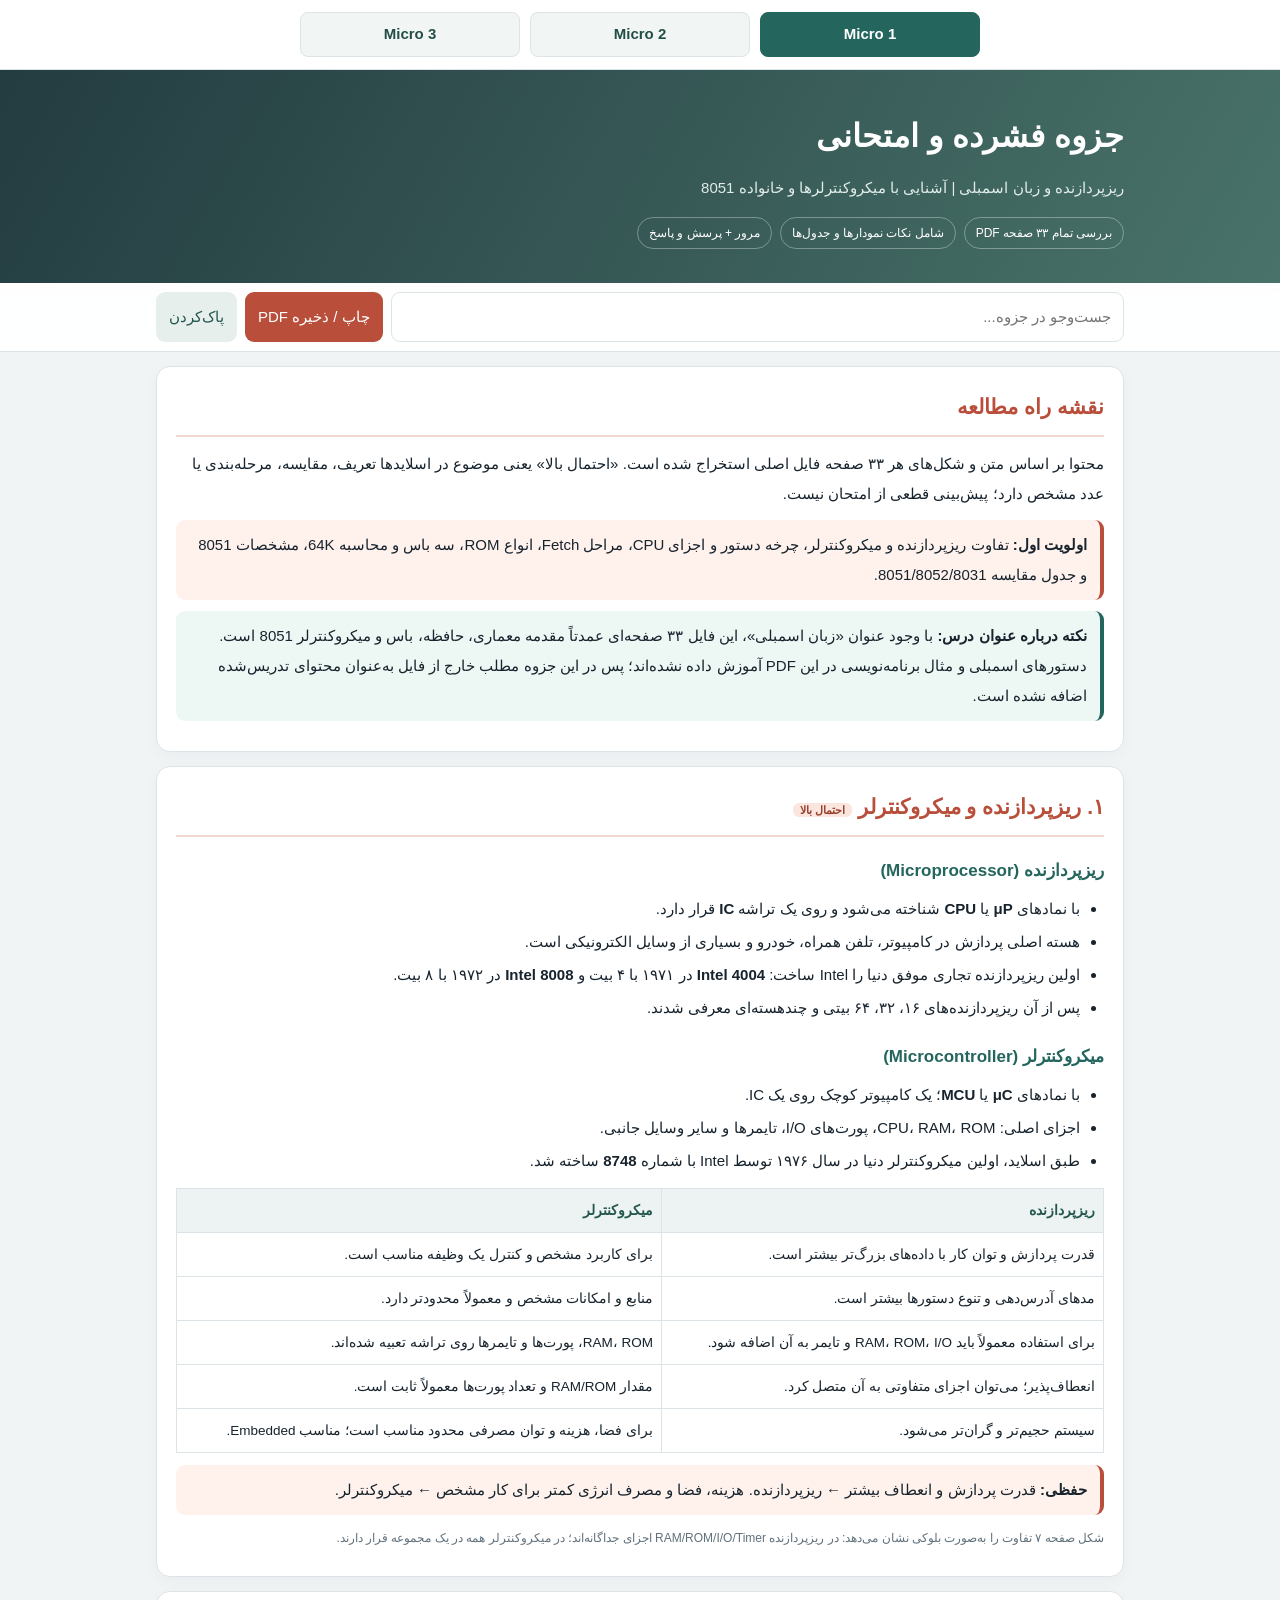
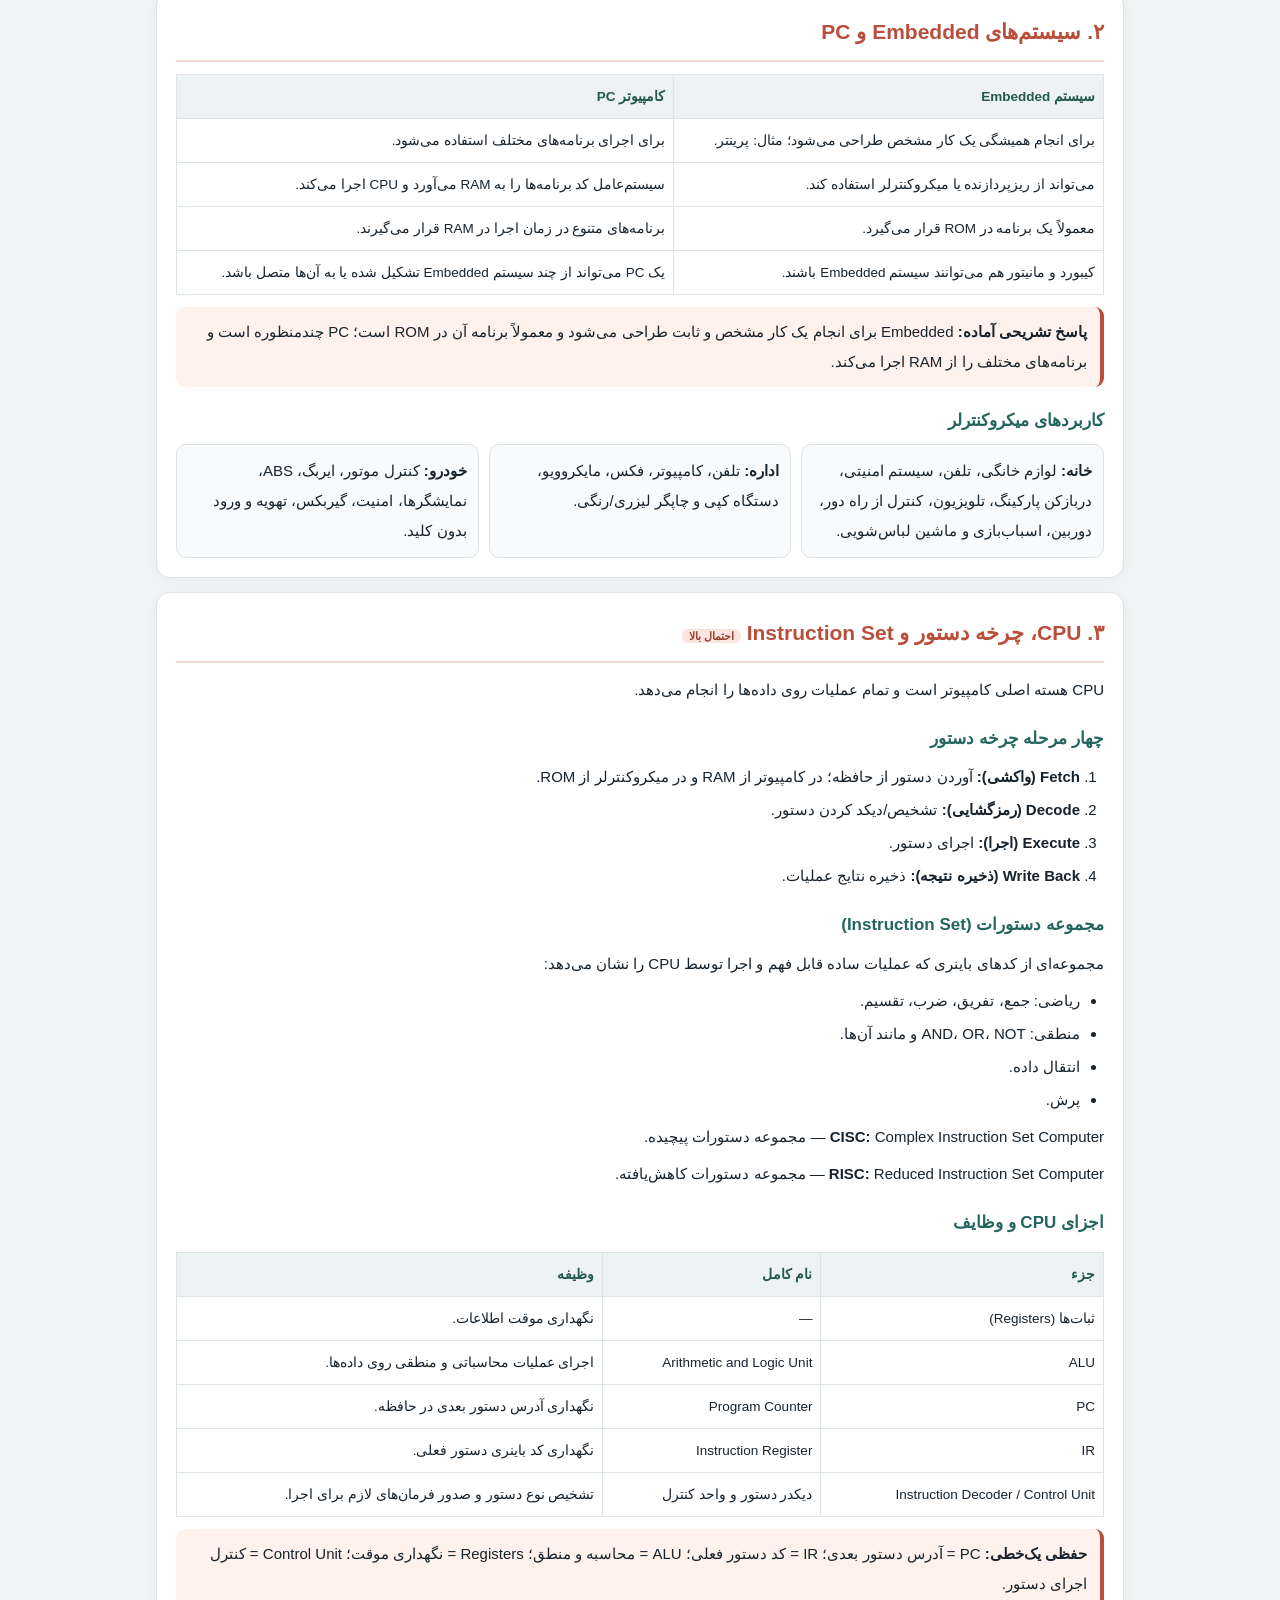
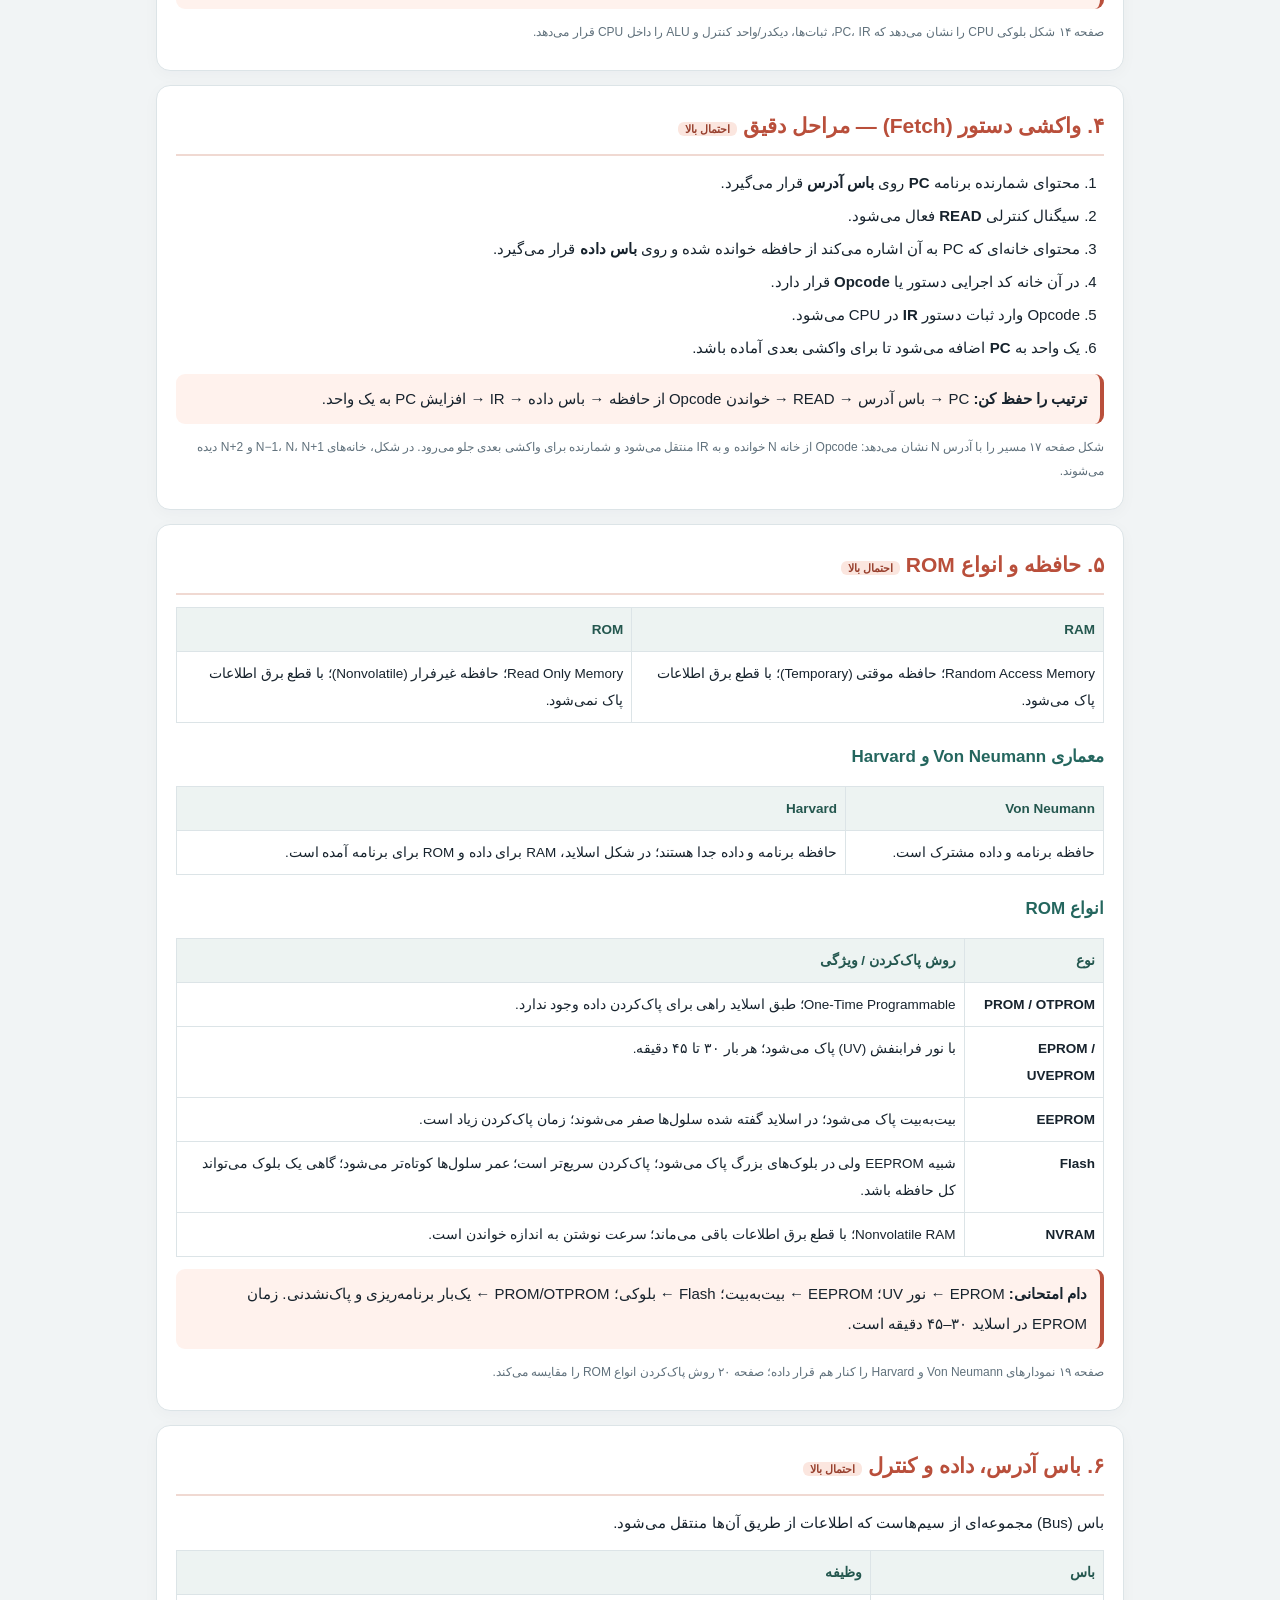
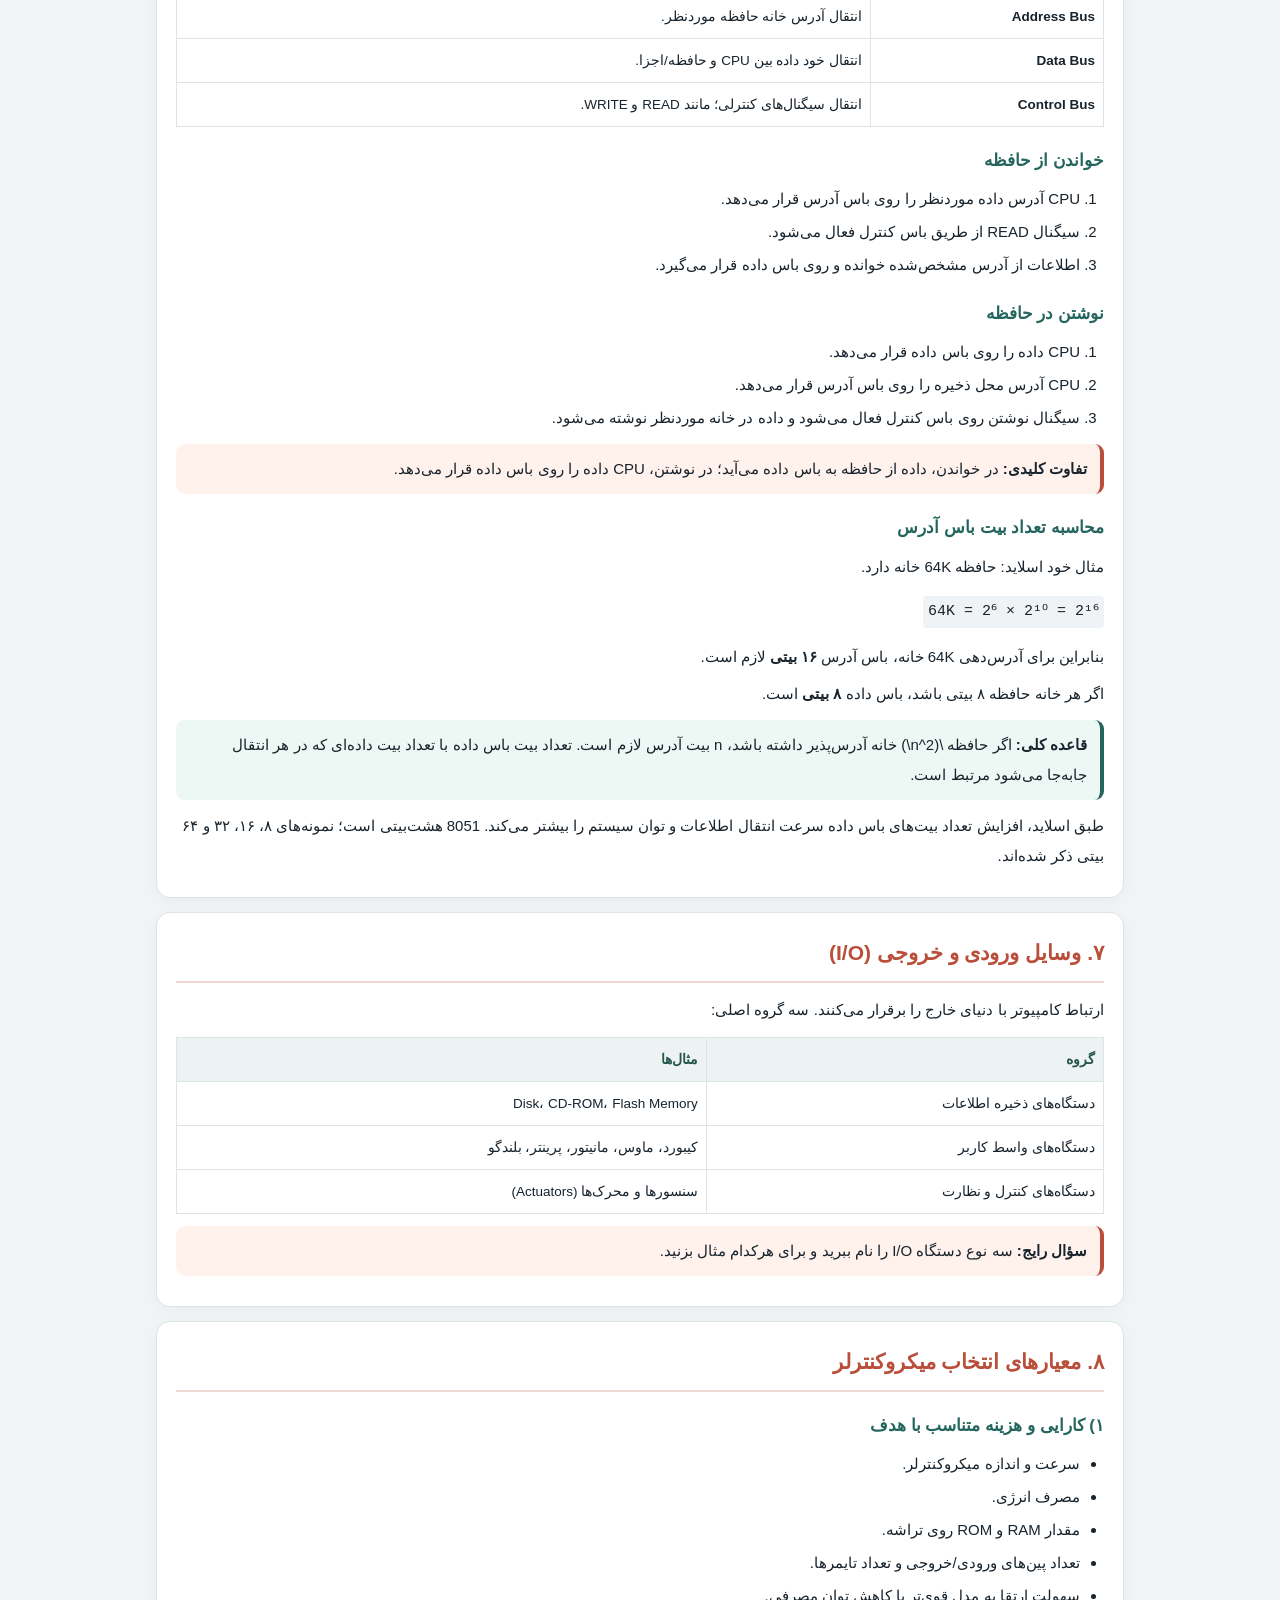
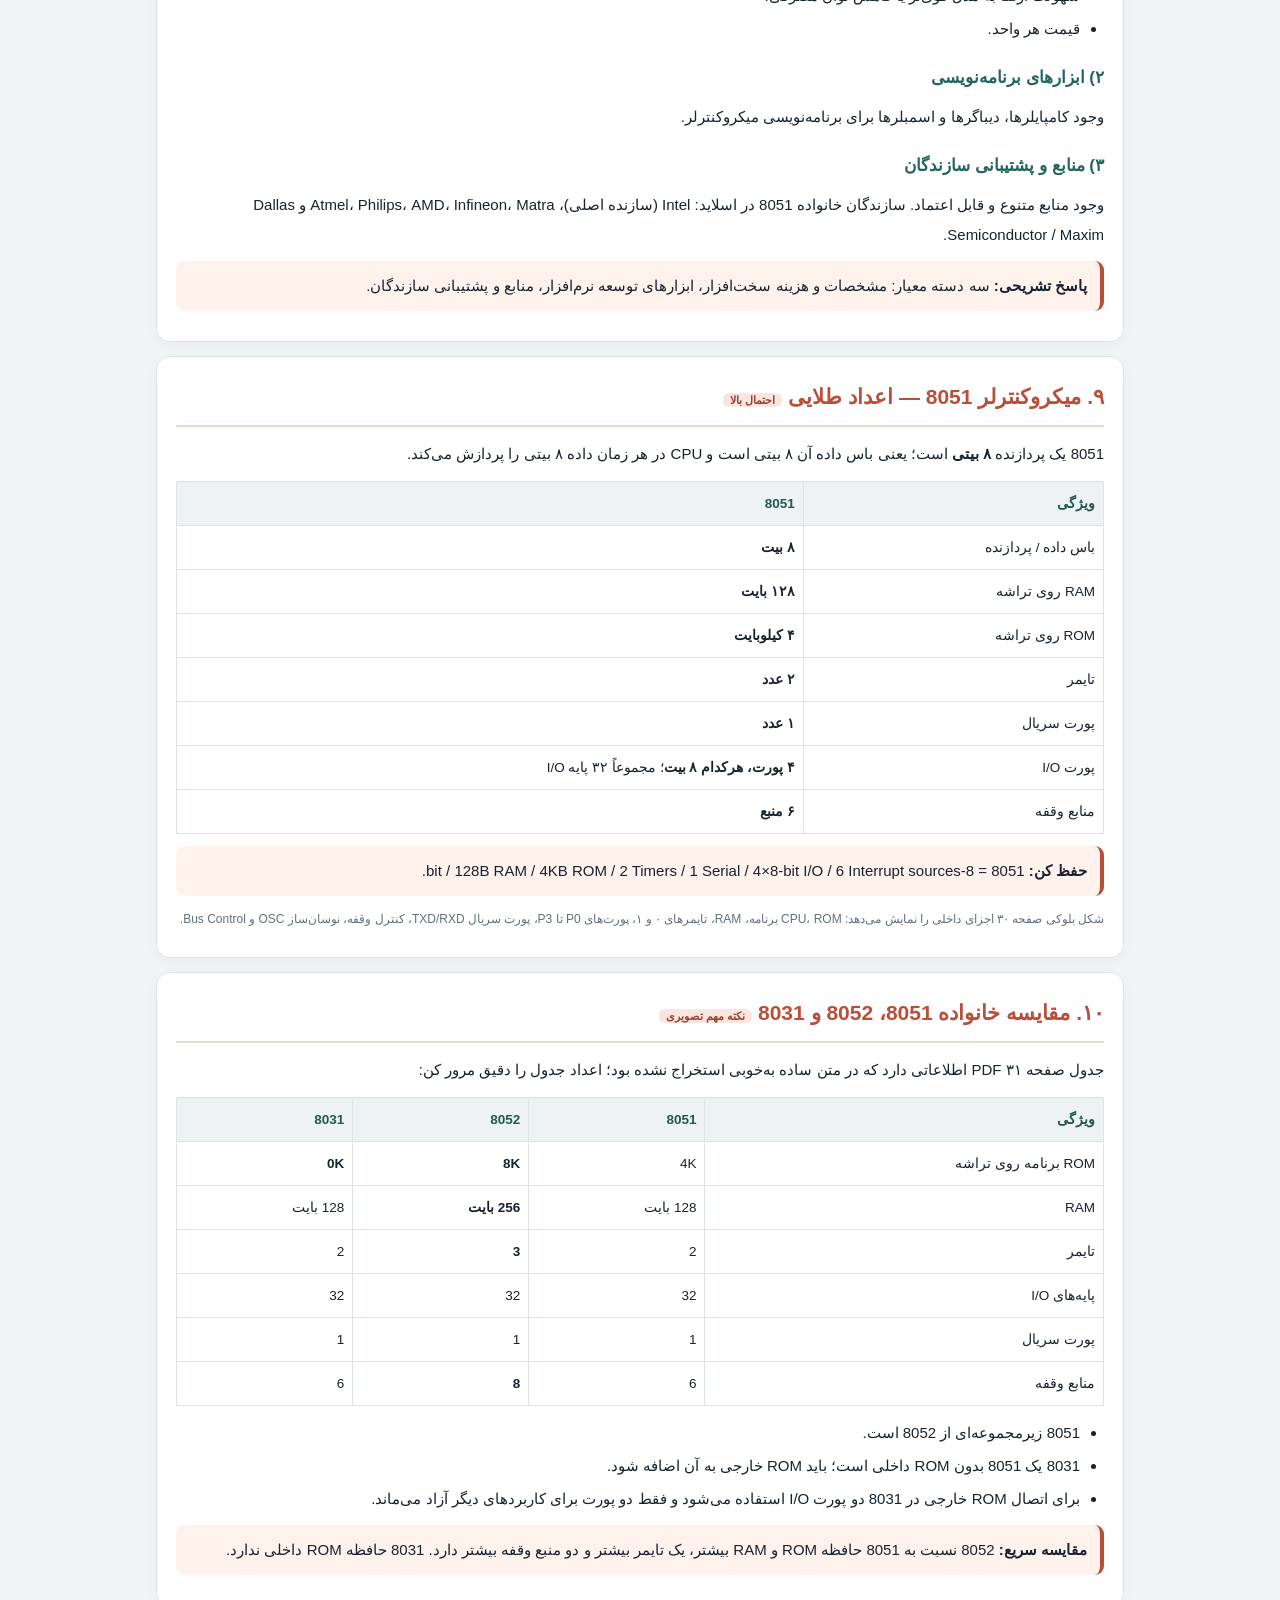
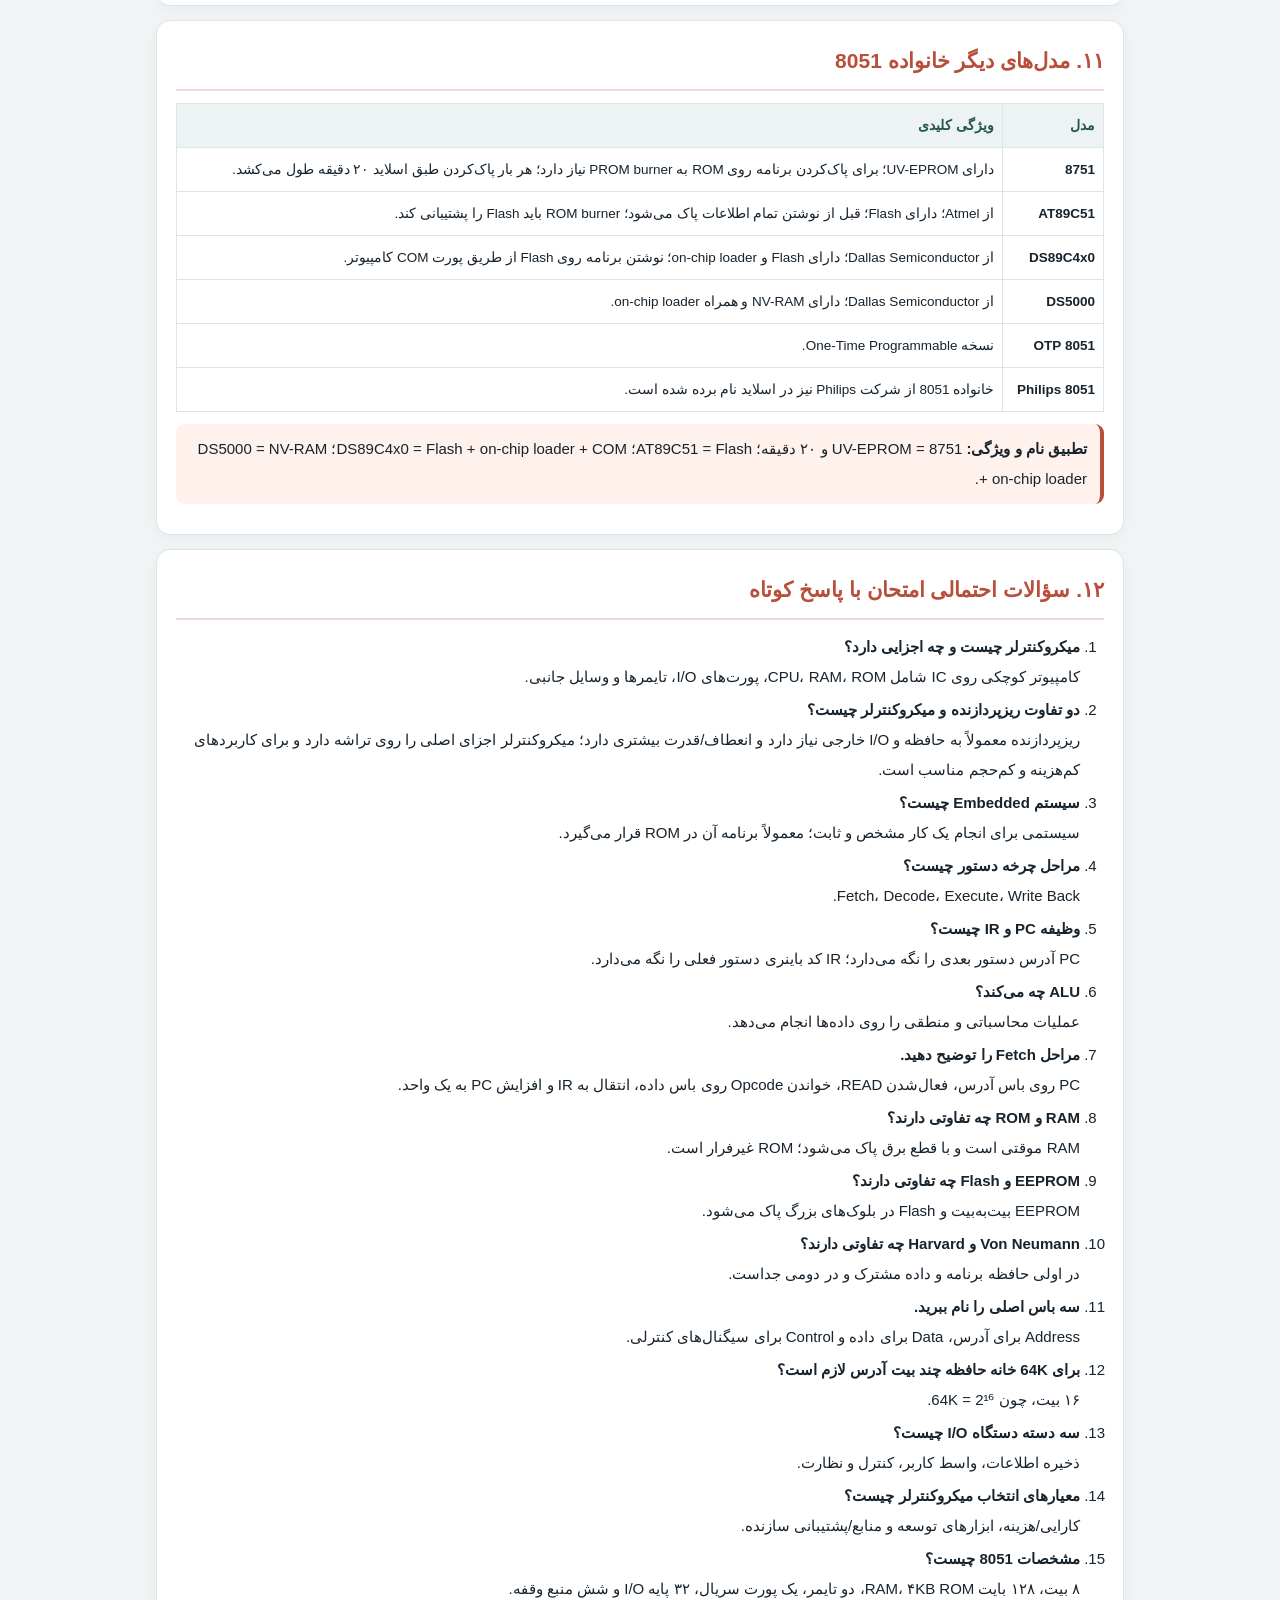
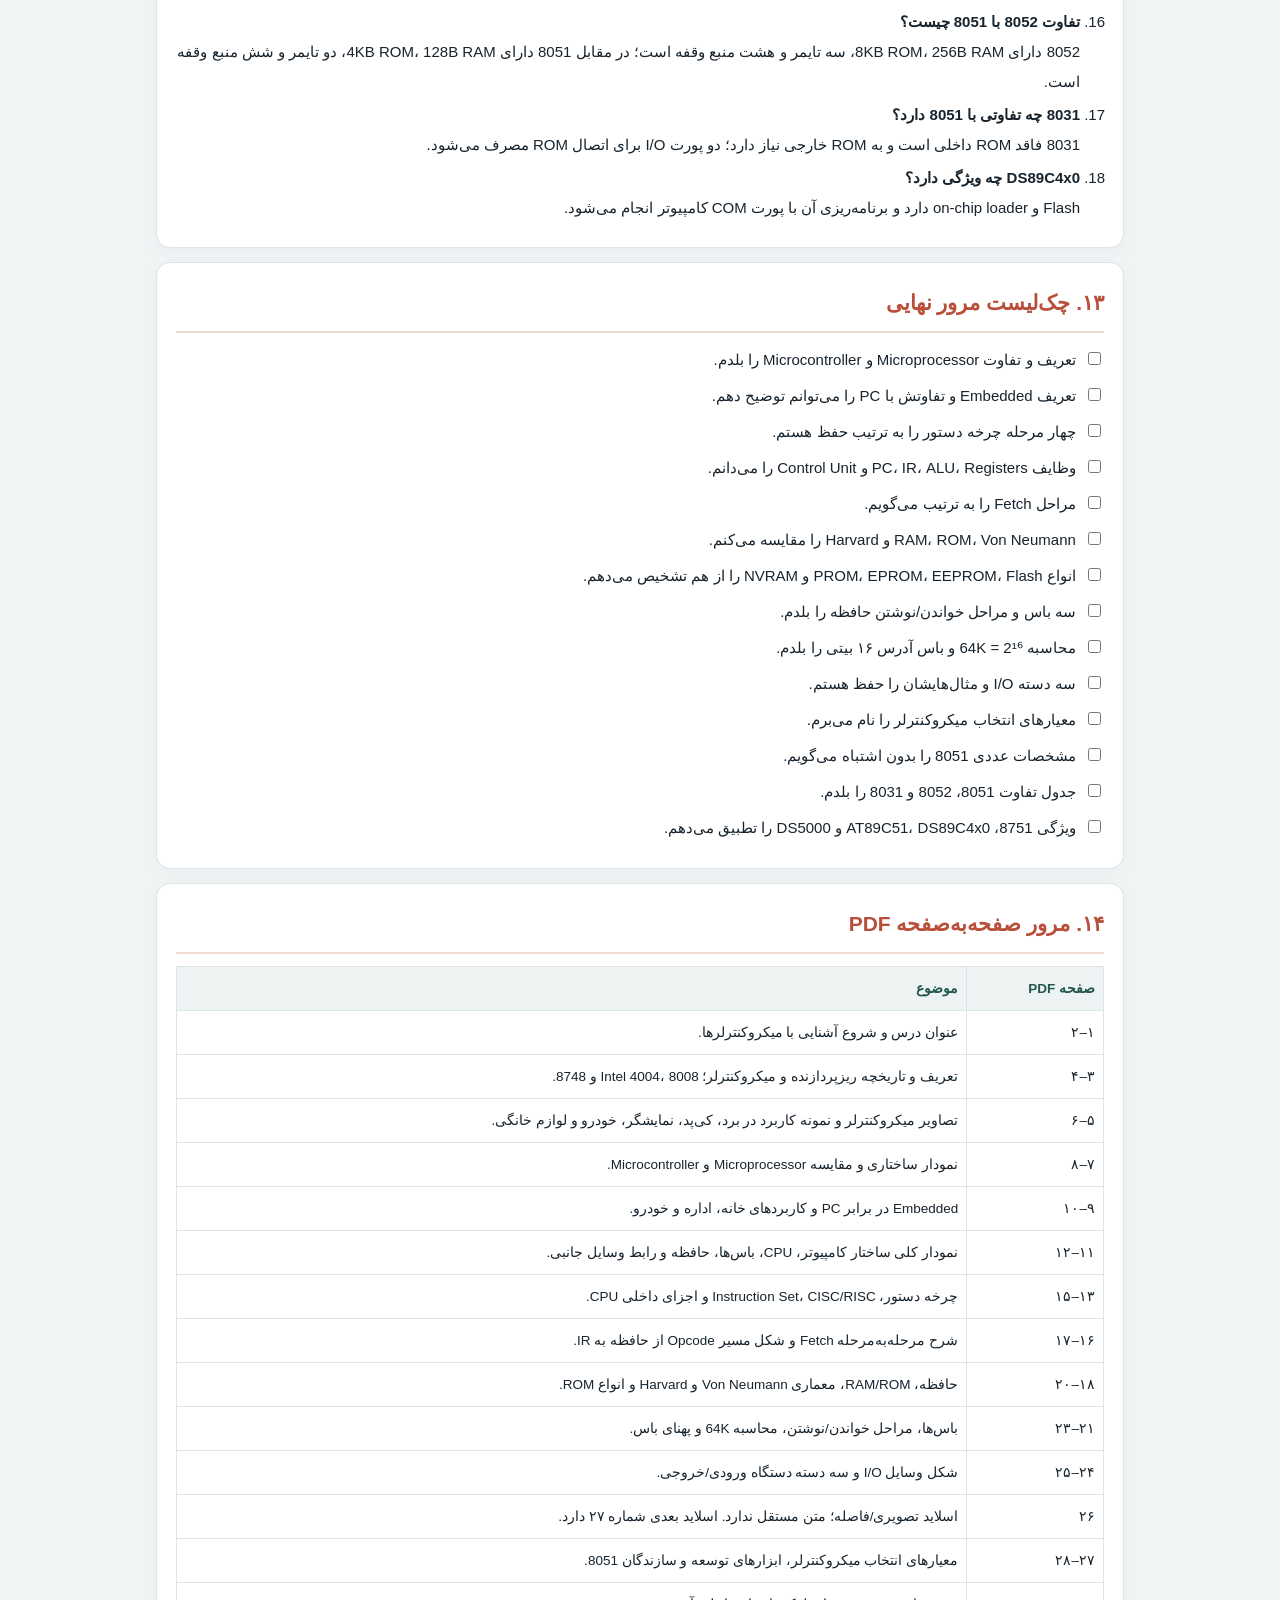
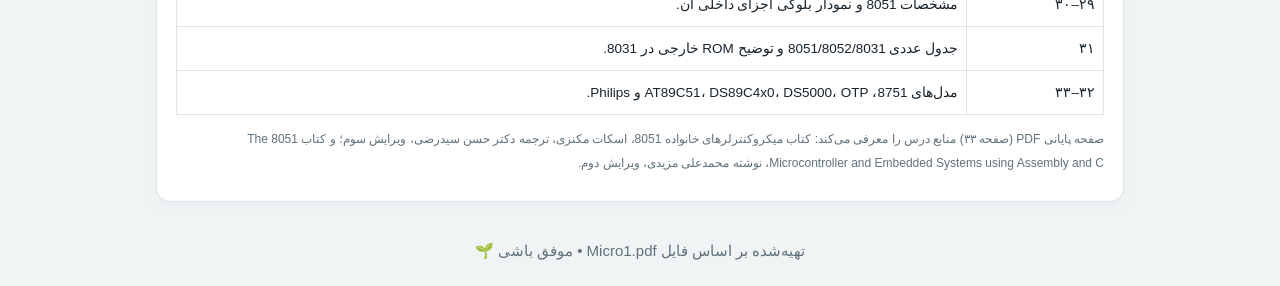
==== index.html @ 16876de4 "Prepare Micro cheatsheets for GitHub Pages Co-authored-by: arena-agent <297053741+arena-agent@users." ====
<!doctype html>
<html lang="fa" dir="rtl">
<head>
<meta charset="utf-8"><meta name="viewport" content="width=device-width,initial-scale=1">
<title>جزوه شب امتحان | ریزپردازنده و میکروکنترلر</title>
<style>
:root{--ink:#17232d;--muted:#60717c;--paper:#fff;--bg:#f1f4f5;--red:#b94f3b;--teal:#24665e;--line:#dce4e7;--soft:#fff2ed;--mint:#edf7f4}
*{box-sizing:border-box}body{margin:0;background:var(--bg);color:var(--ink);font:15px/2 Tahoma,Arial,sans-serif}
header{background:linear-gradient(120deg,#233c40,#49736a);color:#fff;padding:34px 18px}
.wrap{max-width:1000px;margin:auto;padding:0 16px}h1{font-size:32px;margin:0}header p{margin:5px 0;color:#e1ece9}
.pills{display:flex;gap:8px;flex-wrap:wrap;margin-top:14px}.pill{border:1px solid #ffffff55;border-radius:30px;padding:3px 11px;font-size:12px}
nav{position:sticky;top:0;z-index:3;background:#ffffffed;border-bottom:1px solid var(--line);padding:9px 0;backdrop-filter:blur(7px)}
.tools{display:flex;gap:8px}.tools input{flex:1;min-width:100px;border:1px solid var(--line);border-radius:9px;padding:9px 12px;font:inherit}
button{border:0;border-radius:9px;padding:8px 13px;background:var(--red);color:#fff;font:inherit;cursor:pointer}.secondary{background:#e7efed;color:#24574f}
main{padding:22px 0 45px}.card{background:var(--paper);border:1px solid var(--line);border-radius:14px;padding:19px;margin:14px 0;box-shadow:0 4px 16px #132b3208}
h2{font-size:21px;color:var(--red);margin:0 0 12px;padding-bottom:7px;border-bottom:2px solid #f0d9d2}
h3{font-size:17px;color:var(--teal);margin:17px 0 6px}p{margin:7px 0}ul,ol{padding-right:24px;margin:5px 0}li{margin:3px 0}
.high,.note{padding:10px 13px;border-radius:9px;margin:11px 0}.high{background:var(--soft);border-right:4px solid var(--red)}.note{background:var(--mint);border-right:4px solid var(--teal)}
table{border-collapse:collapse;width:100%;margin:12px 0;font-size:13.5px}td,th{border:1px solid var(--line);padding:8px;text-align:right;vertical-align:top}th{background:#edf3f2;color:#24574f}
.ltr{direction:ltr;unicode-bidi:embed;font-family:Consolas,monospace;background:#f0f3f6;padding:1px 5px;border-radius:4px;display:inline-block}
.tag{font-size:11px;color:#98402e;background:#fbe6df;border-radius:6px;padding:1px 7px}
.grid{display:grid;grid-template-columns:repeat(auto-fit,minmax(200px,1fr));gap:10px}.mini{background:#f8fafb;border:1px solid var(--line);padding:11px;border-radius:10px}
.small{font-size:12px;color:var(--muted)}.check label{display:block;margin:6px 0}.check input{accent-color:var(--red);margin-left:8px}
.hide{display:none!important}footer{text-align:center;color:var(--muted);padding:20px}
@media print{body{background:#fff;font-size:11pt}nav{display:none}header{background:#fff;color:#111;border-bottom:2px solid #555;padding:15px}header p{color:#333}.pill{border-color:#999}.card{box-shadow:none;break-inside:avoid;margin:8px 0;padding:12px}h2{font-size:16pt}.wrap{max-width:none;padding:0 7px}button{display:none}}
</style>
<link rel="stylesheet" href="navbar.css">
</head>
<body>
<nav class="course-nav no-print" aria-label="انتخاب جزوه">
  <div class="course-nav__links">
    <a href="index.html" aria-current="page"><span lang="en" dir="ltr">Micro 1</span></a>
    <a href="micro2_cheatsheet_persian.html"><span lang="en" dir="ltr">Micro 2</span></a>
    <a href="Micro3_cheatsheet_persian.html"><span lang="en" dir="ltr">Micro 3</span></a>
  </div>
</nav>
<header><div class="wrap"><h1>جزوه فشرده و امتحانی</h1><p>ریزپردازنده و زبان اسمبلی | آشنایی با میکروکنترلرها و خانواده 8051</p>
<div class="pills"><span class="pill">بررسی تمام ۳۳ صفحه PDF</span><span class="pill">شامل نکات نمودارها و جدول‌ها</span><span class="pill">مرور + پرسش و پاسخ</span></div></div></header>
<nav><div class="wrap tools"><input id="q" placeholder="جست‌وجو در جزوه..."><button onclick="print()">چاپ / ذخیره PDF</button><button class="secondary" onclick="q.value='';filter()">پاک‌کردن</button></div></nav>
<main class="wrap" id="main">
<section class="card"><h2>نقشه راه مطالعه</h2>
<p>محتوا بر اساس متن و شکل‌های هر ۳۳ صفحه فایل اصلی استخراج شده است. «احتمال بالا» یعنی موضوع در اسلایدها تعریف، مقایسه، مرحله‌بندی یا عدد مشخص دارد؛ پیش‌بینی قطعی از امتحان نیست.</p>
<div class="high"><b>اولویت اول:</b> تفاوت ریزپردازنده و میکروکنترلر، چرخه دستور و اجزای CPU، مراحل Fetch، انواع ROM، سه باس و محاسبه 64K، مشخصات 8051 و جدول مقایسه 8051/8052/8031.</div>
<div class="note"><b>نکته درباره عنوان درس:</b> با وجود عنوان «زبان اسمبلی»، این فایل ۳۳ صفحه‌ای عمدتاً مقدمه معماری، حافظه، باس و میکروکنترلر 8051 است. دستورهای اسمبلی و مثال برنامه‌نویسی در این PDF آموزش داده نشده‌اند؛ پس در این جزوه مطلب خارج از فایل به‌عنوان محتوای تدریس‌شده اضافه نشده است.</div></section>

<section class="card"><h2>۱. ریزپردازنده و میکروکنترلر <span class="tag">احتمال بالا</span></h2>
<h3>ریزپردازنده (Microprocessor)</h3><ul>
<li>با نمادهای <b>μP</b> یا <b>CPU</b> شناخته می‌شود و روی یک تراشه <b>IC</b> قرار دارد.</li>
<li>هسته اصلی پردازش در کامپیوتر، تلفن همراه، خودرو و بسیاری از وسایل الکترونیکی است.</li>
<li>اولین ریزپردازنده تجاری موفق دنیا را Intel ساخت: <b>Intel 4004</b> در ۱۹۷۱ با ۴ بیت و <b>Intel 8008</b> در ۱۹۷۲ با ۸ بیت.</li>
<li>پس از آن ریزپردازنده‌های ۱۶، ۳۲، ۶۴ بیتی و چند‌هسته‌ای معرفی شدند.</li></ul>
<h3>میکروکنترلر (Microcontroller)</h3><ul><li>با نمادهای <b>μC</b> یا <b>MCU</b>؛ یک کامپیوتر کوچک روی یک IC.</li><li>اجزای اصلی: CPU، RAM، ROM، پورت‌های I/O، تایمرها و سایر وسایل جانبی.</li><li>طبق اسلاید، اولین میکروکنترلر دنیا در سال ۱۹۷۶ توسط Intel با شماره <b>8748</b> ساخته شد.</li></ul>
<table><tr><th>ریزپردازنده</th><th>میکروکنترلر</th></tr>
<tr><td>قدرت پردازش و توان کار با داده‌های بزرگ‌تر بیشتر است.</td><td>برای کاربرد مشخص و کنترل یک وظیفه مناسب است.</td></tr>
<tr><td>مدهای آدرس‌دهی و تنوع دستورها بیشتر است.</td><td>منابع و امکانات مشخص و معمولاً محدودتر دارد.</td></tr>
<tr><td>برای استفاده معمولاً باید RAM، ROM، I/O و تایمر به آن اضافه شود.</td><td>RAM، ROM، پورت‌ها و تایمرها روی تراشه تعبیه شده‌اند.</td></tr>
<tr><td>انعطاف‌پذیر؛ می‌توان اجزای متفاوتی به آن متصل کرد.</td><td>مقدار RAM/ROM و تعداد پورت‌ها معمولاً ثابت است.</td></tr>
<tr><td>سیستم حجیم‌تر و گران‌تر می‌شود.</td><td>برای فضا، هزینه و توان مصرفی محدود مناسب است؛ مناسب Embedded.</td></tr></table>
<div class="high"><b>حفظی:</b> قدرت پردازش و انعطاف بیشتر ← ریزپردازنده. هزینه، فضا و مصرف انرژی کمتر برای کار مشخص ← میکروکنترلر.</div>
<p class="small">شکل صفحه ۷ تفاوت را به‌صورت بلوکی نشان می‌دهد: در ریزپردازنده RAM/ROM/I/O/Timer اجزای جداگانه‌اند؛ در میکروکنترلر همه در یک مجموعه قرار دارند.</p></section>

<section class="card"><h2>۲. سیستم‌های Embedded و PC</h2>
<table><tr><th>سیستم Embedded</th><th>کامپیوتر PC</th></tr>
<tr><td>برای انجام همیشگی یک کار مشخص طراحی می‌شود؛ مثال: پرینتر.</td><td>برای اجرای برنامه‌های مختلف استفاده می‌شود.</td></tr>
<tr><td>می‌تواند از ریزپردازنده یا میکروکنترلر استفاده کند.</td><td>سیستم‌عامل کد برنامه‌ها را به RAM می‌آورد و CPU اجرا می‌کند.</td></tr>
<tr><td>معمولاً یک برنامه در ROM قرار می‌گیرد.</td><td>برنامه‌های متنوع در زمان اجرا در RAM قرار می‌گیرند.</td></tr>
<tr><td>کیبورد و مانیتور هم می‌توانند سیستم Embedded باشند.</td><td>یک PC می‌تواند از چند سیستم Embedded تشکیل شده یا به آن‌ها متصل باشد.</td></tr></table>
<div class="high"><b>پاسخ تشریحی آماده:</b> Embedded برای انجام یک کار مشخص و ثابت طراحی می‌شود و معمولاً برنامه آن در ROM است؛ PC چندمنظوره است و برنامه‌های مختلف را از RAM اجرا می‌کند.</div>
<h3>کاربردهای میکروکنترلر</h3><div class="grid">
<div class="mini"><b>خانه:</b> لوازم خانگی، تلفن، سیستم امنیتی، دربازکن پارکینگ، تلویزیون، کنترل از راه دور، دوربین، اسباب‌بازی و ماشین لباس‌شویی.</div>
<div class="mini"><b>اداره:</b> تلفن، کامپیوتر، فکس، مایکروویو، دستگاه کپی و چاپگر لیزری/رنگی.</div>
<div class="mini"><b>خودرو:</b> کنترل موتور، ایربگ، ABS، نمایشگرها، امنیت، گیربکس، تهویه و ورود بدون کلید.</div></div></section>

<section class="card"><h2>۳. CPU، چرخه دستور و Instruction Set <span class="tag">احتمال بالا</span></h2>
<p>CPU هسته اصلی کامپیوتر است و تمام عملیات روی داده‌ها را انجام می‌دهد.</p>
<h3>چهار مرحله چرخه دستور</h3><ol><li><b>Fetch (واکشی):</b> آوردن دستور از حافظه؛ در کامپیوتر از RAM و در میکروکنترلر از ROM.</li><li><b>Decode (رمزگشایی):</b> تشخیص/دیکد کردن دستور.</li><li><b>Execute (اجرا):</b> اجرای دستور.</li><li><b>Write Back (ذخیره نتیجه):</b> ذخیره نتایج عملیات.</li></ol>
<h3>مجموعه دستورات (Instruction Set)</h3><p>مجموعه‌ای از کدهای باینری که عملیات ساده قابل فهم و اجرا توسط CPU را نشان می‌دهد:</p>
<ul><li>ریاضی: جمع، تفریق، ضرب، تقسیم.</li><li>منطقی: AND، OR، NOT و مانند آن‌ها.</li><li>انتقال داده.</li><li>پرش.</li></ul>
<p><b>CISC:</b> Complex Instruction Set Computer — مجموعه دستورات پیچیده.</p><p><b>RISC:</b> Reduced Instruction Set Computer — مجموعه دستورات کاهش‌یافته.</p>
<h3>اجزای CPU و وظایف</h3><table><tr><th>جزء</th><th>نام کامل</th><th>وظیفه</th></tr>
<tr><td>ثبات‌ها (Registers)</td><td>—</td><td>نگهداری موقت اطلاعات.</td></tr>
<tr><td>ALU</td><td>Arithmetic and Logic Unit</td><td>اجرای عملیات محاسباتی و منطقی روی داده‌ها.</td></tr>
<tr><td>PC</td><td>Program Counter</td><td>نگهداری آدرس دستور بعدی در حافظه.</td></tr>
<tr><td>IR</td><td>Instruction Register</td><td>نگهداری کد باینری دستور فعلی.</td></tr>
<tr><td>Instruction Decoder / Control Unit</td><td>دیکدر دستور و واحد کنترل</td><td>تشخیص نوع دستور و صدور فرمان‌های لازم برای اجرا.</td></tr></table>
<div class="high"><b>حفظی یک‌خطی:</b> PC = آدرس دستور بعدی؛ IR = کد دستور فعلی؛ ALU = محاسبه و منطق؛ Registers = نگهداری موقت؛ Control Unit = کنترل اجرای دستور.</div>
<p class="small">صفحه ۱۴ شکل بلوکی CPU را نشان می‌دهد که PC، IR، ثبات‌ها، دیکدر/واحد کنترل و ALU را داخل CPU قرار می‌دهد.</p></section>

<section class="card"><h2>۴. واکشی دستور (Fetch) — مراحل دقیق <span class="tag">احتمال بالا</span></h2>
<ol><li>محتوای شمارنده برنامه <b>PC</b> روی <b>باس آدرس</b> قرار می‌گیرد.</li><li>سیگنال کنترلی <b>READ</b> فعال می‌شود.</li><li>محتوای خانه‌ای که PC به آن اشاره می‌کند از حافظه خوانده شده و روی <b>باس داده</b> قرار می‌گیرد.</li><li>در آن خانه کد اجرایی دستور یا <b>Opcode</b> قرار دارد.</li><li>Opcode وارد ثبات دستور <b>IR</b> در CPU می‌شود.</li><li>یک واحد به <b>PC</b> اضافه می‌شود تا برای واکشی بعدی آماده باشد.</li></ol>
<div class="high"><b>ترتیب را حفظ کن:</b> PC → باس آدرس → READ → خواندن Opcode از حافظه → باس داده → IR → افزایش PC به یک واحد.</div>
<p class="small">شکل صفحه ۱۷ مسیر را با آدرس N نشان می‌دهد: Opcode از خانه N خوانده و به IR منتقل می‌شود و شمارنده برای واکشی بعدی جلو می‌رود. در شکل، خانه‌های N−1، N، N+1 و N+2 دیده می‌شوند.</p></section>

<section class="card"><h2>۵. حافظه و انواع ROM <span class="tag">احتمال بالا</span></h2>
<table><tr><th>RAM</th><th>ROM</th></tr><tr><td>Random Access Memory؛ حافظه موقتی (Temporary)؛ با قطع برق اطلاعات پاک می‌شود.</td><td>Read Only Memory؛ حافظه غیرفرار (Nonvolatile)؛ با قطع برق اطلاعات پاک نمی‌شود.</td></tr></table>
<h3>معماری Von Neumann و Harvard</h3><table><tr><th>Von Neumann</th><th>Harvard</th></tr><tr><td>حافظه برنامه و داده مشترک است.</td><td>حافظه برنامه و داده جدا هستند؛ در شکل اسلاید، RAM برای داده و ROM برای برنامه آمده است.</td></tr></table>
<h3>انواع ROM</h3><table><tr><th>نوع</th><th>روش پاک‌کردن / ویژگی</th></tr>
<tr><td><b>PROM / OTPROM</b></td><td>One-Time Programmable؛ طبق اسلاید راهی برای پاک‌کردن داده وجود ندارد.</td></tr>
<tr><td><b>EPROM / UVEPROM</b></td><td>با نور فرابنفش (UV) پاک می‌شود؛ هر بار ۳۰ تا ۴۵ دقیقه.</td></tr>
<tr><td><b>EEPROM</b></td><td>بیت‌به‌بیت پاک می‌شود؛ در اسلاید گفته شده سلول‌ها صفر می‌شوند؛ زمان پاک‌کردن زیاد است.</td></tr>
<tr><td><b>Flash</b></td><td>شبیه EEPROM ولی در بلوک‌های بزرگ پاک می‌شود؛ پاک‌کردن سریع‌تر است؛ عمر سلول‌ها کوتاه‌تر می‌شود؛ گاهی یک بلوک می‌تواند کل حافظه باشد.</td></tr>
<tr><td><b>NVRAM</b></td><td>Nonvolatile RAM؛ با قطع برق اطلاعات باقی می‌ماند؛ سرعت نوشتن به اندازه خواندن است.</td></tr></table>
<div class="high"><b>دام امتحانی:</b> EPROM ← نور UV؛ EEPROM ← بیت‌به‌بیت؛ Flash ← بلوکی؛ PROM/OTPROM ← یک‌بار برنامه‌ریزی و پاک‌نشدنی. زمان EPROM در اسلاید ۳۰–۴۵ دقیقه است.</div>
<p class="small">صفحه ۱۹ نمودارهای Von Neumann و Harvard را کنار هم قرار داده؛ صفحه ۲۰ روش پاک‌کردن انواع ROM را مقایسه می‌کند.</p></section>

<section class="card"><h2>۶. باس آدرس، داده و کنترل <span class="tag">احتمال بالا</span></h2>
<p>باس (Bus) مجموعه‌ای از سیم‌هاست که اطلاعات از طریق آن‌ها منتقل می‌شود.</p>
<table><tr><th>باس</th><th>وظیفه</th></tr><tr><td><b>Address Bus</b></td><td>انتقال آدرس خانه حافظه موردنظر.</td></tr><tr><td><b>Data Bus</b></td><td>انتقال خود داده بین CPU و حافظه/اجزا.</td></tr><tr><td><b>Control Bus</b></td><td>انتقال سیگنال‌های کنترلی؛ مانند READ و WRITE.</td></tr></table>
<h3>خواندن از حافظه</h3><ol><li>CPU آدرس داده موردنظر را روی باس آدرس قرار می‌دهد.</li><li>سیگنال READ از طریق باس کنترل فعال می‌شود.</li><li>اطلاعات از آدرس مشخص‌شده خوانده و روی باس داده قرار می‌گیرد.</li></ol>
<h3>نوشتن در حافظه</h3><ol><li>CPU داده را روی باس داده قرار می‌دهد.</li><li>CPU آدرس محل ذخیره را روی باس آدرس قرار می‌دهد.</li><li>سیگنال نوشتن روی باس کنترل فعال می‌شود و داده در خانه موردنظر نوشته می‌شود.</li></ol>
<div class="high"><b>تفاوت کلیدی:</b> در خواندن، داده از حافظه به باس داده می‌آید؛ در نوشتن، CPU داده را روی باس داده قرار می‌دهد.</div>
<h3>محاسبه تعداد بیت باس آدرس</h3><p>مثال خود اسلاید: حافظه 64K خانه دارد.</p><p class="ltr">64K = 2⁶ × 2¹⁰ = 2¹⁶</p><p>بنابراین برای آدرس‌دهی 64K خانه، باس آدرس <b>۱۶ بیتی</b> لازم است.</p>
<p>اگر هر خانه حافظه ۸ بیتی باشد، باس داده <b>۸ بیتی</b> است.</p>
<div class="note"><b>قاعده کلی:</b> اگر حافظه \(2^n\) خانه آدرس‌پذیر داشته باشد، n بیت آدرس لازم است. تعداد بیت باس داده با تعداد بیت داده‌ای که در هر انتقال جابه‌جا می‌شود مرتبط است.</div>
<p>طبق اسلاید، افزایش تعداد بیت‌های باس داده سرعت انتقال اطلاعات و توان سیستم را بیشتر می‌کند. 8051 هشت‌بیتی است؛ نمونه‌های ۸، ۱۶، ۳۲ و ۶۴ بیتی ذکر شده‌اند.</p></section>

<section class="card"><h2>۷. وسایل ورودی و خروجی (I/O)</h2><p>ارتباط کامپیوتر با دنیای خارج را برقرار می‌کنند. سه گروه اصلی:</p>
<table><tr><th>گروه</th><th>مثال‌ها</th></tr><tr><td>دستگاه‌های ذخیره اطلاعات</td><td>Disk، CD-ROM، Flash Memory</td></tr><tr><td>دستگاه‌های واسط کاربر</td><td>کیبورد، ماوس، مانیتور، پرینتر، بلندگو</td></tr><tr><td>دستگاه‌های کنترل و نظارت</td><td>سنسورها و محرک‌ها (Actuators)</td></tr></table>
<div class="high"><b>سؤال رایج:</b> سه نوع دستگاه I/O را نام ببرید و برای هرکدام مثال بزنید.</div></section>

<section class="card"><h2>۸. معیارهای انتخاب میکروکنترلر</h2>
<h3>۱) کارایی و هزینه متناسب با هدف</h3><ul><li>سرعت و اندازه میکروکنترلر.</li><li>مصرف انرژی.</li><li>مقدار RAM و ROM روی تراشه.</li><li>تعداد پین‌های ورودی/خروجی و تعداد تایمرها.</li><li>سهولت ارتقا به مدل قوی‌تر یا کاهش توان مصرفی.</li><li>قیمت هر واحد.</li></ul>
<h3>۲) ابزارهای برنامه‌نویسی</h3><p>وجود کامپایلرها، دیباگرها و اسمبلرها برای برنامه‌نویسی میکروکنترلر.</p>
<h3>۳) منابع و پشتیبانی سازندگان</h3><p>وجود منابع متنوع و قابل اعتماد. سازندگان خانواده 8051 در اسلاید: Intel (سازنده اصلی)، Atmel، Philips، AMD، Infineon، Matra و Dallas Semiconductor / Maxim.</p>
<div class="high"><b>پاسخ تشریحی:</b> سه دسته معیار: مشخصات و هزینه سخت‌افزار، ابزارهای توسعه نرم‌افزار، منابع و پشتیبانی سازندگان.</div></section>

<section class="card"><h2>۹. میکروکنترلر 8051 — اعداد طلایی <span class="tag">احتمال بالا</span></h2>
<p>8051 یک پردازنده <b>۸ بیتی</b> است؛ یعنی باس داده آن ۸ بیتی است و CPU در هر زمان داده ۸ بیتی را پردازش می‌کند.</p>
<table><tr><th>ویژگی</th><th>8051</th></tr><tr><td>باس داده / پردازنده</td><td><b>۸ بیت</b></td></tr><tr><td>RAM روی تراشه</td><td><b>۱۲۸ بایت</b></td></tr><tr><td>ROM روی تراشه</td><td><b>۴ کیلوبایت</b></td></tr><tr><td>تایمر</td><td><b>۲ عدد</b></td></tr><tr><td>پورت سریال</td><td><b>۱ عدد</b></td></tr><tr><td>پورت I/O</td><td><b>۴ پورت، هرکدام ۸ بیت</b>؛ مجموعاً ۳۲ پایه I/O</td></tr><tr><td>منابع وقفه</td><td><b>۶ منبع</b></td></tr></table>
<div class="high"><b>حفظ کن:</b> 8051 = 8-bit / 128B RAM / 4KB ROM / 2 Timers / 1 Serial / 4×8-bit I/O / 6 Interrupt sources.</div>
<p class="small">شکل بلوکی صفحه ۳۰ اجزای داخلی را نمایش می‌دهد: CPU، ROM برنامه، RAM، تایمرهای ۰ و ۱، پورت‌های P0 تا P3، پورت سریال TXD/RXD، کنترل وقفه، نوسان‌ساز OSC و Bus Control.</p></section>

<section class="card"><h2>۱۰. مقایسه خانواده 8051، 8052 و 8031 <span class="tag">نکته مهم تصویری</span></h2>
<p>جدول صفحه ۳۱ PDF اطلاعاتی دارد که در متن ساده به‌خوبی استخراج نشده بود؛ اعداد جدول را دقیق مرور کن:</p>
<table><tr><th>ویژگی</th><th>8051</th><th>8052</th><th>8031</th></tr>
<tr><td>ROM برنامه روی تراشه</td><td>4K</td><td><b>8K</b></td><td><b>0K</b></td></tr>
<tr><td>RAM</td><td>128 بایت</td><td><b>256 بایت</b></td><td>128 بایت</td></tr>
<tr><td>تایمر</td><td>2</td><td><b>3</b></td><td>2</td></tr>
<tr><td>پایه‌های I/O</td><td>32</td><td>32</td><td>32</td></tr>
<tr><td>پورت سریال</td><td>1</td><td>1</td><td>1</td></tr>
<tr><td>منابع وقفه</td><td>6</td><td><b>8</b></td><td>6</td></tr></table>
<ul><li>8051 زیرمجموعه‌ای از 8052 است.</li><li>8031 یک 8051 بدون ROM داخلی است؛ باید ROM خارجی به آن اضافه شود.</li><li>برای اتصال ROM خارجی در 8031 دو پورت I/O استفاده می‌شود و فقط دو پورت برای کاربردهای دیگر آزاد می‌ماند.</li></ul>
<div class="high"><b>مقایسه سریع:</b> 8052 نسبت به 8051 حافظه ROM و RAM بیشتر، یک تایمر بیشتر و دو منبع وقفه بیشتر دارد. 8031 حافظه ROM داخلی ندارد.</div></section>

<section class="card"><h2>۱۱. مدل‌های دیگر خانواده 8051</h2>
<table><tr><th>مدل</th><th>ویژگی کلیدی</th></tr>
<tr><td><b>8751</b></td><td>دارای UV-EPROM؛ برای پاک‌کردن برنامه روی ROM به PROM burner نیاز دارد؛ هر بار پاک‌کردن طبق اسلاید ۲۰ دقیقه طول می‌کشد.</td></tr>
<tr><td><b>AT89C51</b></td><td>از Atmel؛ دارای Flash؛ قبل از نوشتن تمام اطلاعات پاک می‌شود؛ ROM burner باید Flash را پشتیبانی کند.</td></tr>
<tr><td><b>DS89C4x0</b></td><td>از Dallas Semiconductor؛ دارای Flash و on-chip loader؛ نوشتن برنامه روی Flash از طریق پورت COM کامپیوتر.</td></tr>
<tr><td><b>DS5000</b></td><td>از Dallas Semiconductor؛ دارای NV-RAM و همراه on-chip loader.</td></tr>
<tr><td><b>8051 OTP</b></td><td>نسخه One-Time Programmable.</td></tr>
<tr><td><b>Philips 8051</b></td><td>خانواده 8051 از شرکت Philips نیز در اسلاید نام برده شده است.</td></tr></table>
<div class="high"><b>تطبیق نام و ویژگی:</b> 8751 = UV-EPROM و ۲۰ دقیقه؛ AT89C51 = Flash؛ DS89C4x0 = Flash + on-chip loader + COM؛ DS5000 = NV-RAM + on-chip loader.</div></section>

<section class="card"><h2>۱۲. سؤالات احتمالی امتحان با پاسخ کوتاه</h2>
<ol>
<li><b>میکروکنترلر چیست و چه اجزایی دارد؟</b><br>کامپیوتر کوچکی روی IC شامل CPU، RAM، ROM، پورت‌های I/O، تایمرها و وسایل جانبی.</li>
<li><b>دو تفاوت ریزپردازنده و میکروکنترلر چیست؟</b><br>ریزپردازنده معمولاً به حافظه و I/O خارجی نیاز دارد و انعطاف/قدرت بیشتری دارد؛ میکروکنترلر اجزای اصلی را روی تراشه دارد و برای کاربردهای کم‌هزینه و کم‌حجم مناسب است.</li>
<li><b>سیستم Embedded چیست؟</b><br>سیستمی برای انجام یک کار مشخص و ثابت؛ معمولاً برنامه آن در ROM قرار می‌گیرد.</li>
<li><b>مراحل چرخه دستور چیست؟</b><br>Fetch، Decode، Execute، Write Back.</li>
<li><b>وظیفه PC و IR چیست؟</b><br>PC آدرس دستور بعدی را نگه می‌دارد؛ IR کد باینری دستور فعلی را نگه می‌دارد.</li>
<li><b>ALU چه می‌کند؟</b><br>عملیات محاسباتی و منطقی را روی داده‌ها انجام می‌دهد.</li>
<li><b>مراحل Fetch را توضیح دهید.</b><br>PC روی باس آدرس، فعال‌شدن READ، خواندن Opcode روی باس داده، انتقال به IR و افزایش PC به یک واحد.</li>
<li><b>RAM و ROM چه تفاوتی دارند؟</b><br>RAM موقتی است و با قطع برق پاک می‌شود؛ ROM غیرفرار است.</li>
<li><b>EEPROM و Flash چه تفاوتی دارند؟</b><br>EEPROM بیت‌به‌بیت و Flash در بلوک‌های بزرگ پاک می‌شود.</li>
<li><b>Von Neumann و Harvard چه تفاوتی دارند؟</b><br>در اولی حافظه برنامه و داده مشترک و در دومی جداست.</li>
<li><b>سه باس اصلی را نام ببرید.</b><br>Address برای آدرس، Data برای داده و Control برای سیگنال‌های کنترلی.</li>
<li><b>برای 64K خانه حافظه چند بیت آدرس لازم است؟</b><br>۱۶ بیت، چون 64K = 2¹⁶.</li>
<li><b>سه دسته دستگاه I/O چیست؟</b><br>ذخیره اطلاعات، واسط کاربر، کنترل و نظارت.</li>
<li><b>معیارهای انتخاب میکروکنترلر چیست؟</b><br>کارایی/هزینه، ابزارهای توسعه و منابع/پشتیبانی سازنده.</li>
<li><b>مشخصات 8051 چیست؟</b><br>۸ بیت، ۱۲۸ بایت RAM، ۴KB ROM، دو تایمر، یک پورت سریال، ۳۲ پایه I/O و شش منبع وقفه.</li>
<li><b>تفاوت 8052 با 8051 چیست؟</b><br>8052 دارای 8KB ROM، 256B RAM، سه تایمر و هشت منبع وقفه است؛ در مقابل 8051 دارای 4KB ROM، 128B RAM، دو تایمر و شش منبع وقفه است.</li>
<li><b>8031 چه تفاوتی با 8051 دارد؟</b><br>8031 فاقد ROM داخلی است و به ROM خارجی نیاز دارد؛ دو پورت I/O برای اتصال ROM مصرف می‌شود.</li>
<li><b>DS89C4x0 چه ویژگی دارد؟</b><br>Flash و on-chip loader دارد و برنامه‌ریزی آن با پورت COM کامپیوتر انجام می‌شود.</li>
</ol></section>

<section class="card check"><h2>۱۳. چک‌لیست مرور نهایی</h2>
<label><input type="checkbox"> تعریف و تفاوت Microprocessor و Microcontroller را بلدم.</label>
<label><input type="checkbox"> تعریف Embedded و تفاوتش با PC را می‌توانم توضیح دهم.</label>
<label><input type="checkbox"> چهار مرحله چرخه دستور را به ترتیب حفظ هستم.</label>
<label><input type="checkbox"> وظایف PC، IR، ALU، Registers و Control Unit را می‌دانم.</label>
<label><input type="checkbox"> مراحل Fetch را به ترتیب می‌گویم.</label>
<label><input type="checkbox"> RAM، ROM، Von Neumann و Harvard را مقایسه می‌کنم.</label>
<label><input type="checkbox"> انواع PROM، EPROM، EEPROM، Flash و NVRAM را از هم تشخیص می‌دهم.</label>
<label><input type="checkbox"> سه باس و مراحل خواندن/نوشتن حافظه را بلدم.</label>
<label><input type="checkbox"> محاسبه 64K = 2¹⁶ و باس آدرس ۱۶ بیتی را بلدم.</label>
<label><input type="checkbox"> سه دسته I/O و مثال‌هایشان را حفظ هستم.</label>
<label><input type="checkbox"> معیارهای انتخاب میکروکنترلر را نام می‌برم.</label>
<label><input type="checkbox"> مشخصات عددی 8051 را بدون اشتباه می‌گویم.</label>
<label><input type="checkbox"> جدول تفاوت 8051، 8052 و 8031 را بلدم.</label>
<label><input type="checkbox"> ویژگی 8751، AT89C51، DS89C4x0 و DS5000 را تطبیق می‌دهم.</label>
</section>

<section class="card"><h2>۱۴. مرور صفحه‌به‌صفحه PDF</h2>
<table><tr><th>صفحه PDF</th><th>موضوع</th></tr>
<tr><td>۱–۲</td><td>عنوان درس و شروع آشنایی با میکروکنترلرها.</td></tr>
<tr><td>۳–۴</td><td>تعریف و تاریخچه ریزپردازنده و میکروکنترلر؛ Intel 4004، 8008 و 8748.</td></tr>
<tr><td>۵–۶</td><td>تصاویر میکروکنترلر و نمونه کاربرد در برد، کی‌پد، نمایشگر، خودرو و لوازم خانگی.</td></tr>
<tr><td>۷–۸</td><td>نمودار ساختاری و مقایسه Microprocessor و Microcontroller.</td></tr>
<tr><td>۹–۱۰</td><td>Embedded در برابر PC و کاربردهای خانه، اداره و خودرو.</td></tr>
<tr><td>۱۱–۱۲</td><td>نمودار کلی ساختار کامپیوتر، CPU، باس‌ها، حافظه و رابط وسایل جانبی.</td></tr>
<tr><td>۱۳–۱۵</td><td>چرخه دستور، Instruction Set، CISC/RISC و اجزای داخلی CPU.</td></tr>
<tr><td>۱۶–۱۷</td><td>شرح مرحله‌به‌مرحله Fetch و شکل مسیر Opcode از حافظه به IR.</td></tr>
<tr><td>۱۸–۲۰</td><td>حافظه، RAM/ROM، معماری Von Neumann و Harvard و انواع ROM.</td></tr>
<tr><td>۲۱–۲۳</td><td>باس‌ها، مراحل خواندن/نوشتن، محاسبه 64K و پهنای باس.</td></tr>
<tr><td>۲۴–۲۵</td><td>شکل وسایل I/O و سه دسته دستگاه ورودی/خروجی.</td></tr>
<tr><td>۲۶</td><td>اسلاید تصویری/فاصله؛ متن مستقل ندارد. اسلاید بعدی شماره ۲۷ دارد.</td></tr>
<tr><td>۲۷–۲۸</td><td>معیارهای انتخاب میکروکنترلر، ابزارهای توسعه و سازندگان 8051.</td></tr>
<tr><td>۲۹–۳۰</td><td>مشخصات 8051 و نمودار بلوکی اجزای داخلی آن.</td></tr>
<tr><td>۳۱</td><td>جدول عددی 8051/8052/8031 و توضیح ROM خارجی در 8031.</td></tr>
<tr><td>۳۲–۳۳</td><td>مدل‌های 8751، AT89C51، DS89C4x0، DS5000، OTP و Philips.</td></tr>
</table>
<p class="small">صفحه پایانی PDF (صفحه ۳۳) منابع درس را معرفی می‌کند: کتاب میکروکنترلرهای خانواده 8051، اسکات مکنزی، ترجمه دکتر حسن سیدرضی، ویرایش سوم؛ و کتاب The 8051 Microcontroller and Embedded Systems using Assembly and C، نوشته محمدعلی مزیدی، ویرایش دوم.</p></section>
</main><footer>تهیه‌شده بر اساس فایل Micro1.pdf • موفق باشی 🌱</footer>
<script>
const q=document.getElementById('q');function filter(){let s=q.value.trim().toLowerCase();document.querySelectorAll('#main>.card').forEach(e=>e.classList.toggle('hide',s&&!e.innerText.toLowerCase().includes(s)))}q.addEventListener('input',filter);
</script></body></html>
---- navbar.css ----
.course-nav {
  position: static;
  padding: 12px 16px;
  background: #fff;
  border-bottom: 1px solid #dce4e7;
}

.course-nav__links {
  display: flex;
  justify-content: center;
  gap: 10px;
  max-width: 980px;
  margin: 0 auto;
}

.course-nav a {
  flex: 1;
  max-width: 220px;
  padding: 10px 12px;
  border: 1px solid #dce4e7;
  border-radius: 8px;
  background: #f1f6f4;
  color: #244d47;
  font: 700 15px/1.5 Tahoma, Arial, sans-serif;
  text-align: center;
  text-decoration: none;
}

.course-nav a:hover {
  background: #e3eee9;
}

.course-nav a:focus-visible {
  outline: 3px solid #b94f3b;
  outline-offset: 3px;
}

.course-nav a[aria-current="page"] {
  border-color: #24665e;
  background: #24665e;
  color: #fff;
}

@media (max-width: 480px) {
  .course-nav {
    padding: 10px 12px;
  }

  .course-nav__links {
    gap: 8px;
  }

  .course-nav a {
    padding-inline: 8px;
  }
}

@media print {
  .course-nav {
    display: none;
  }
}
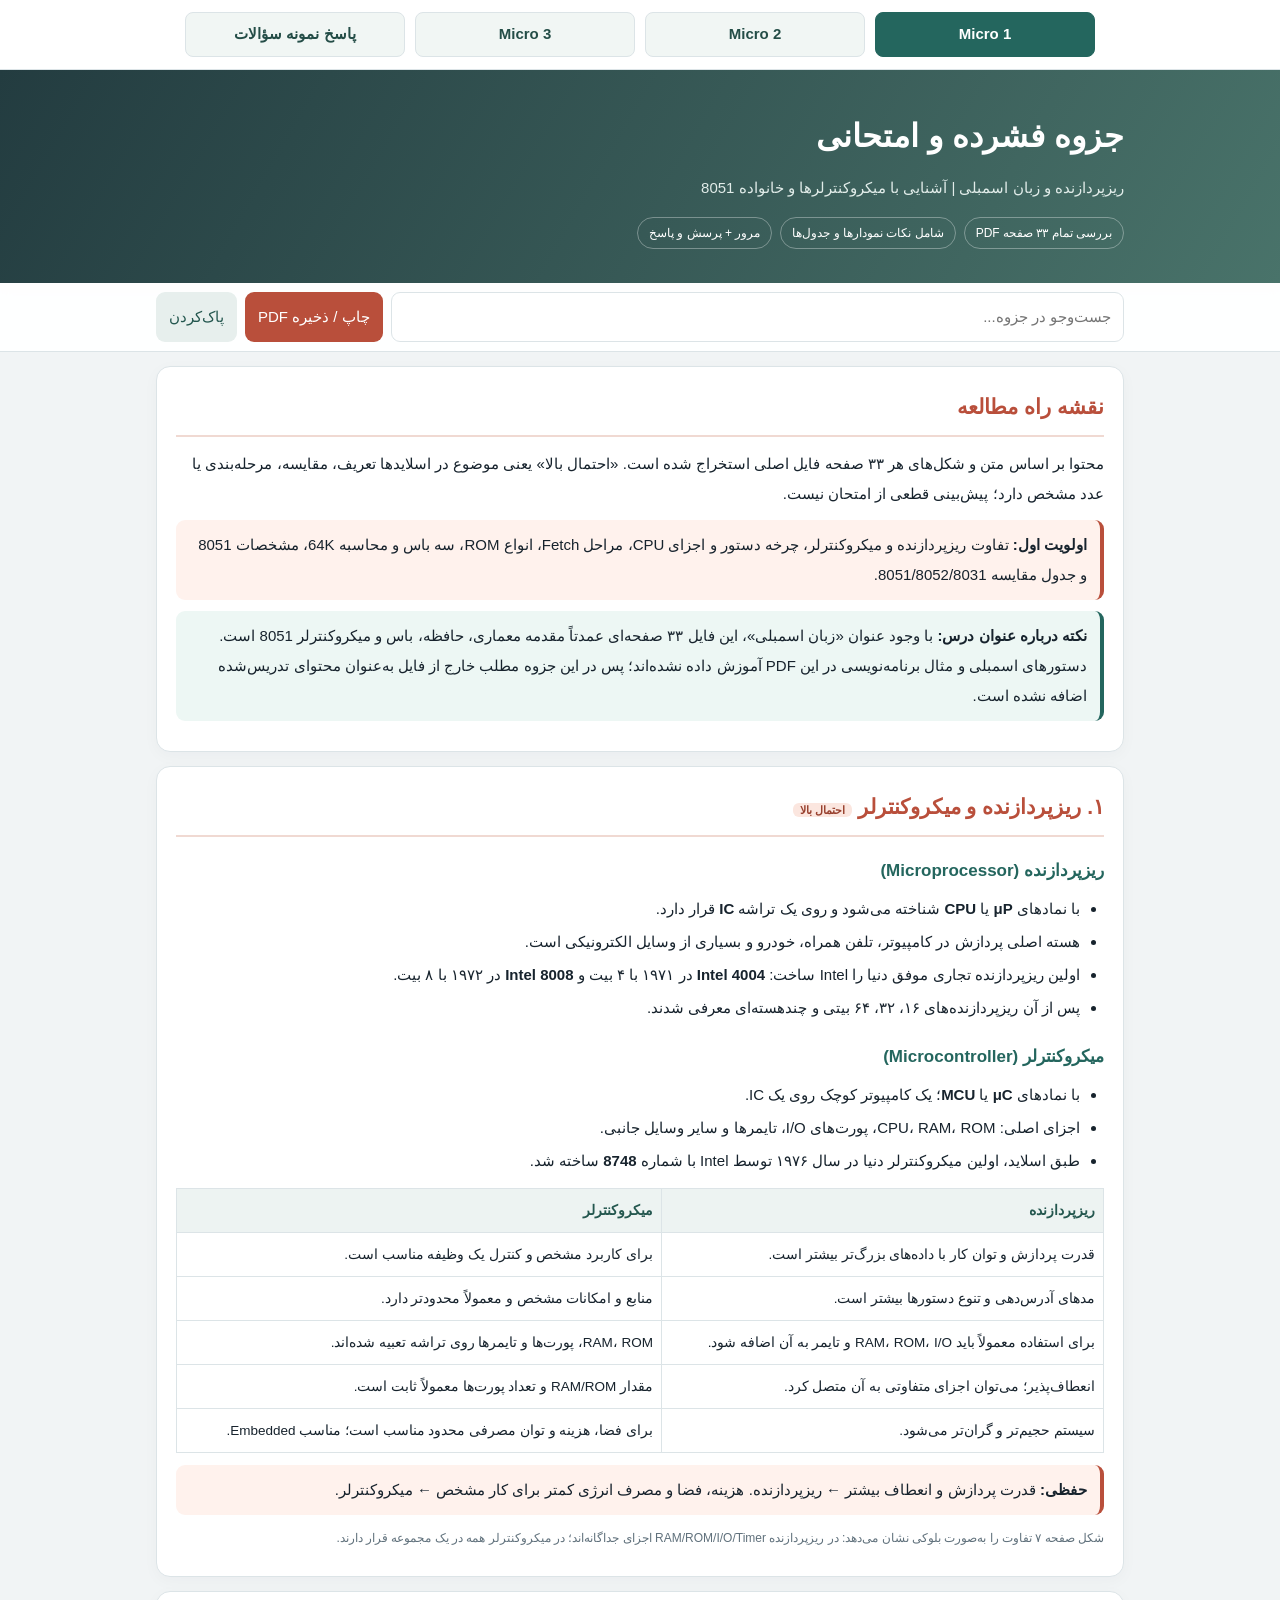
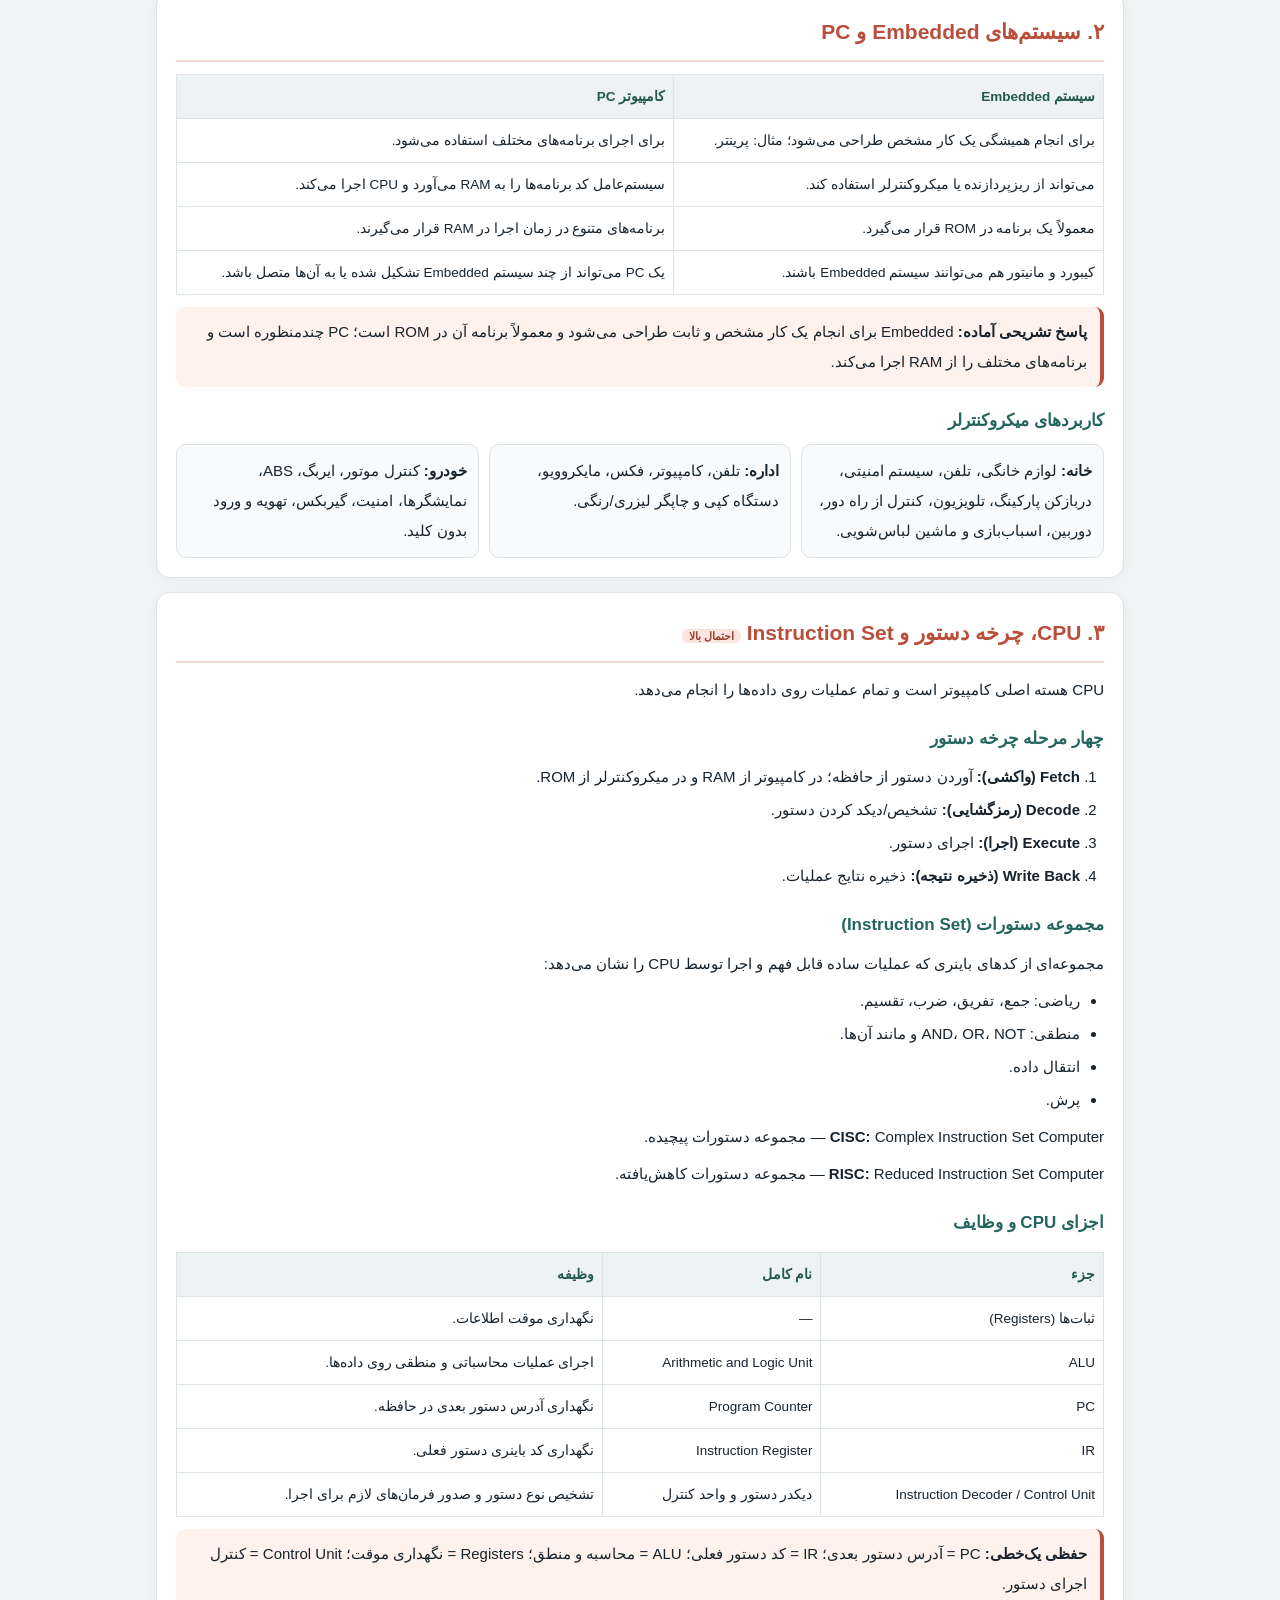
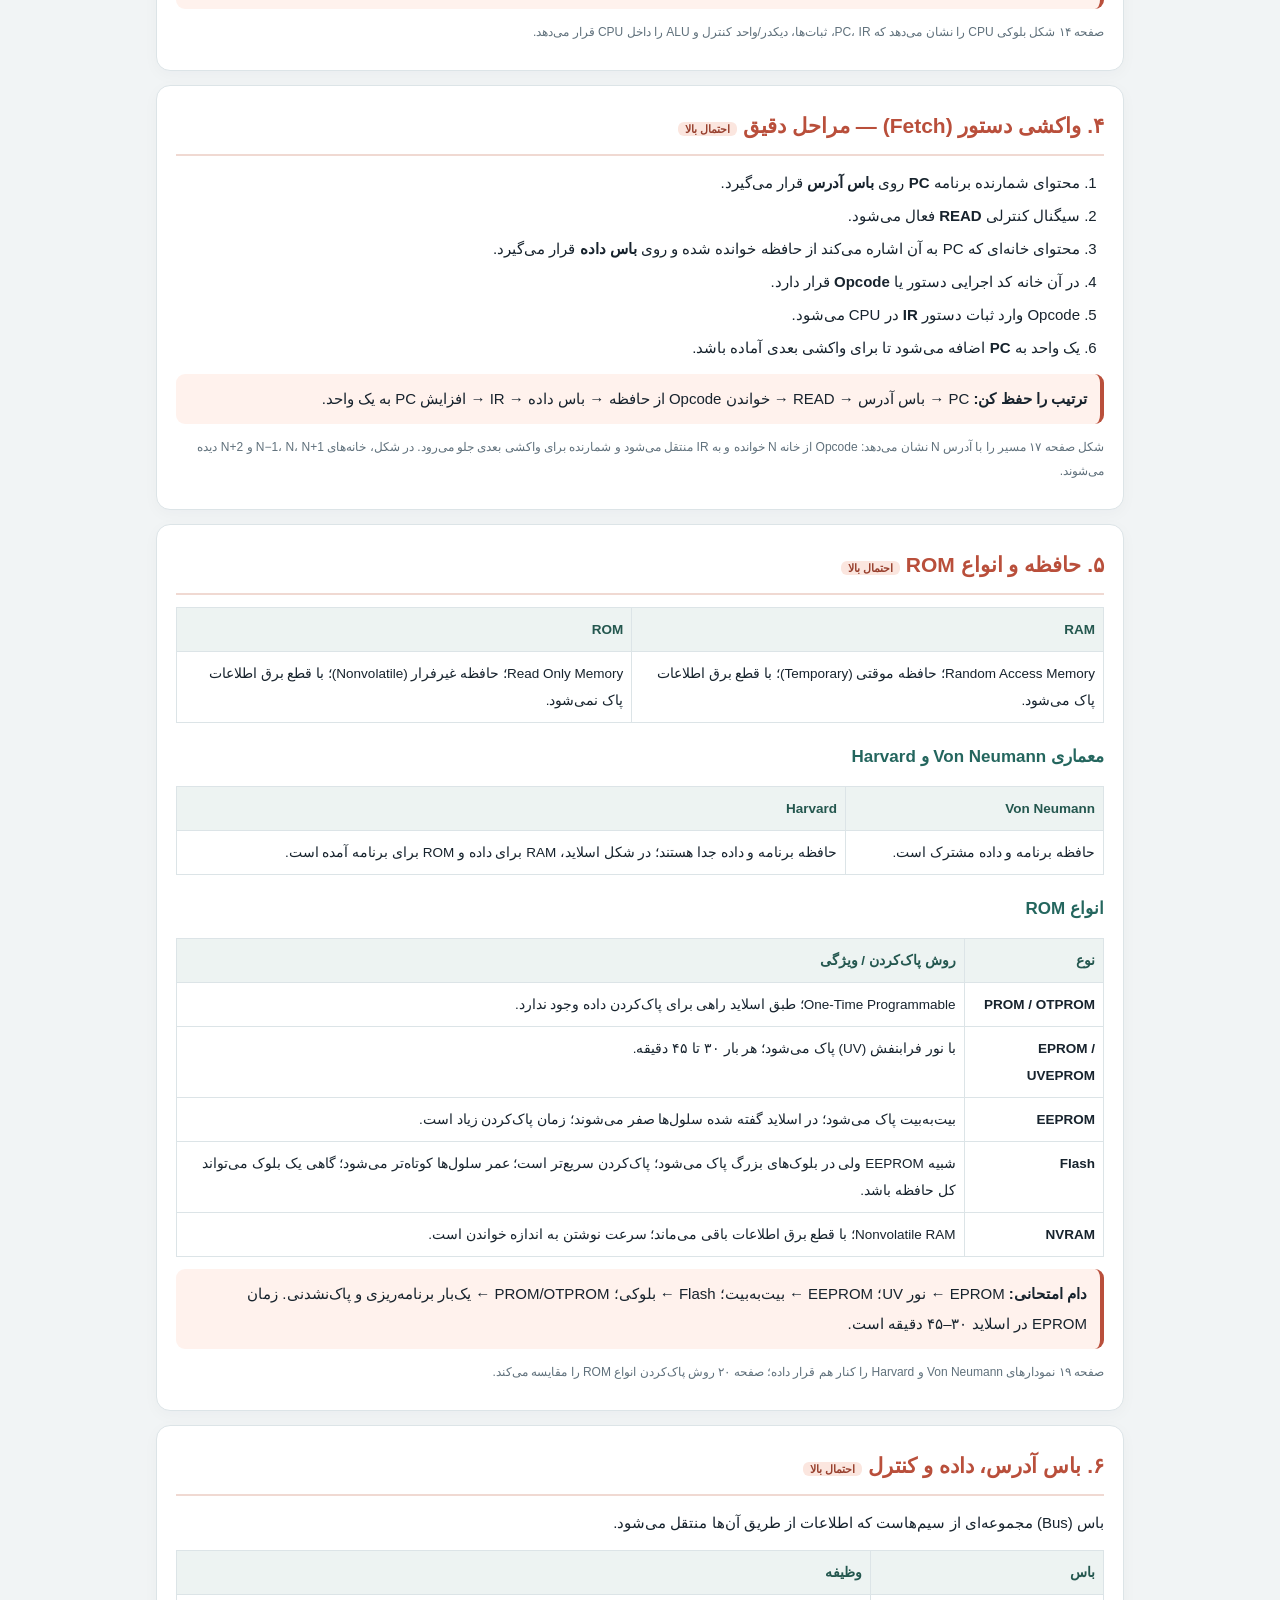
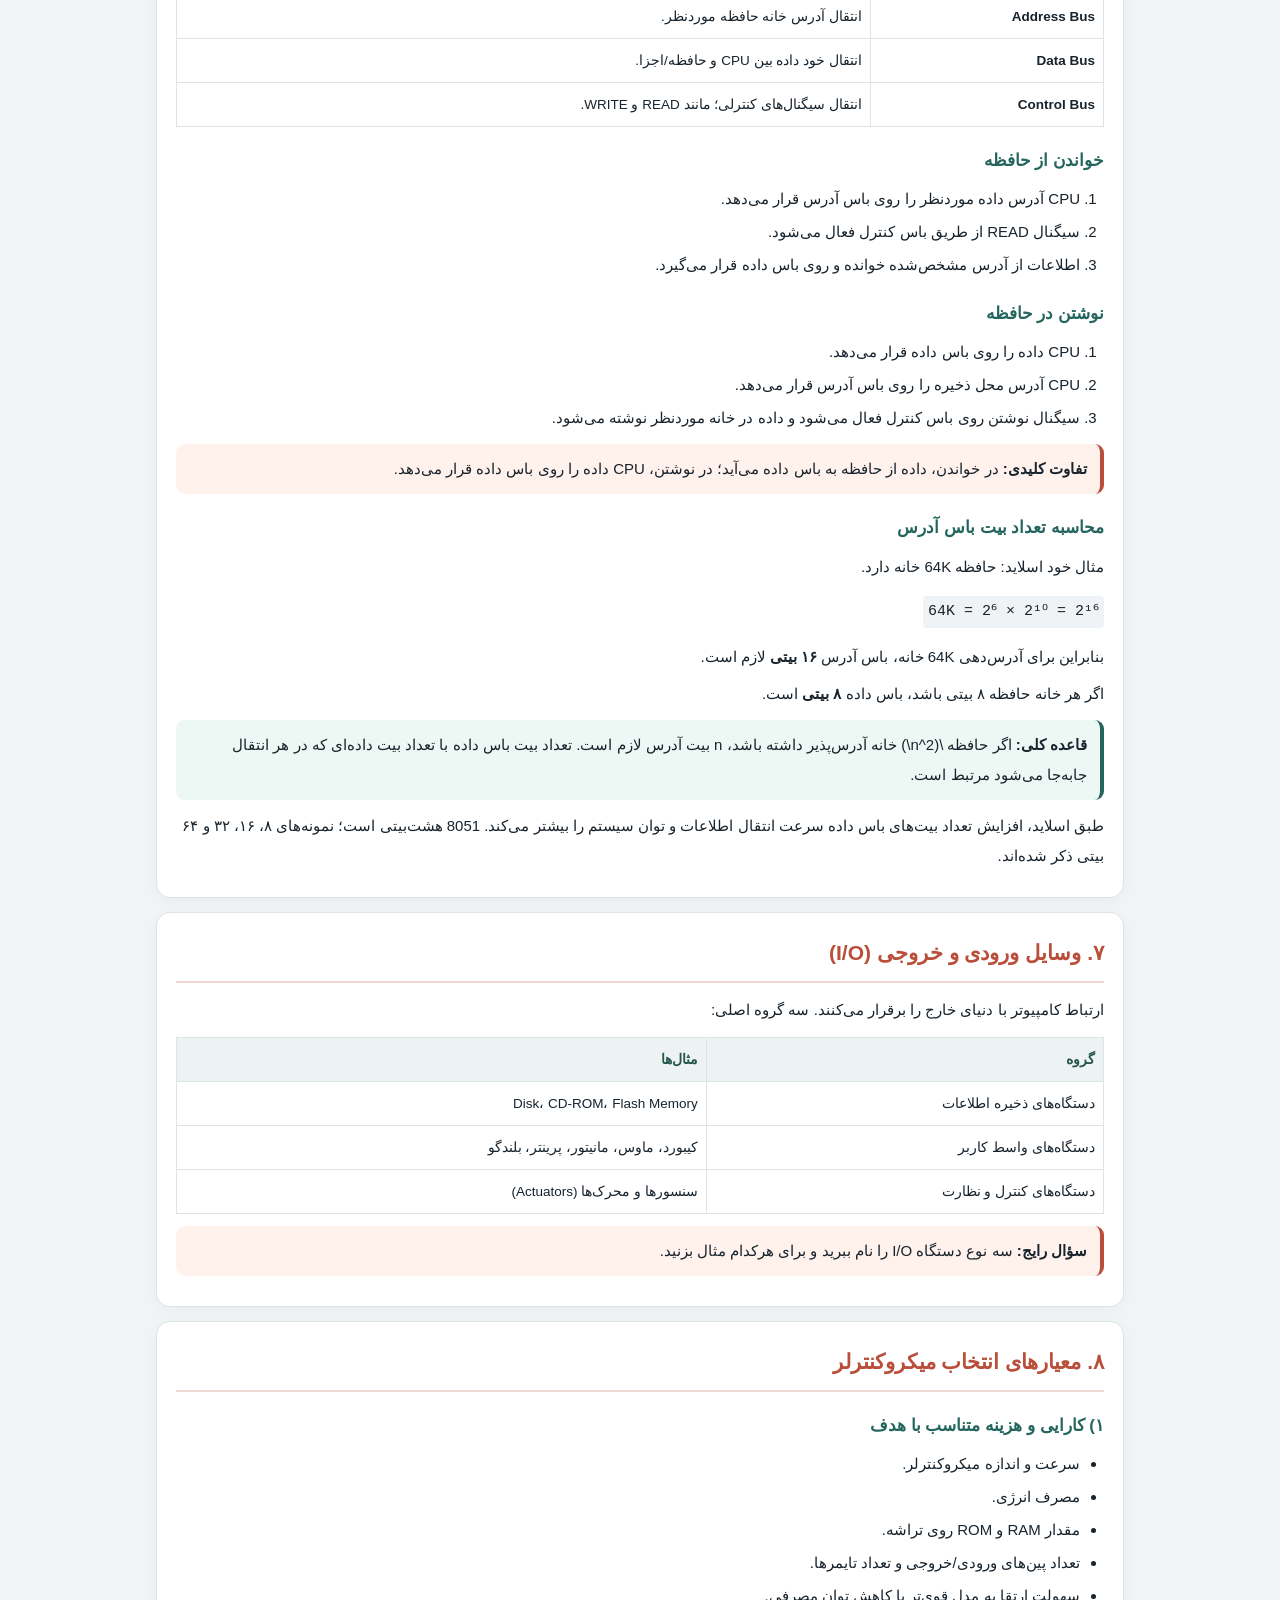
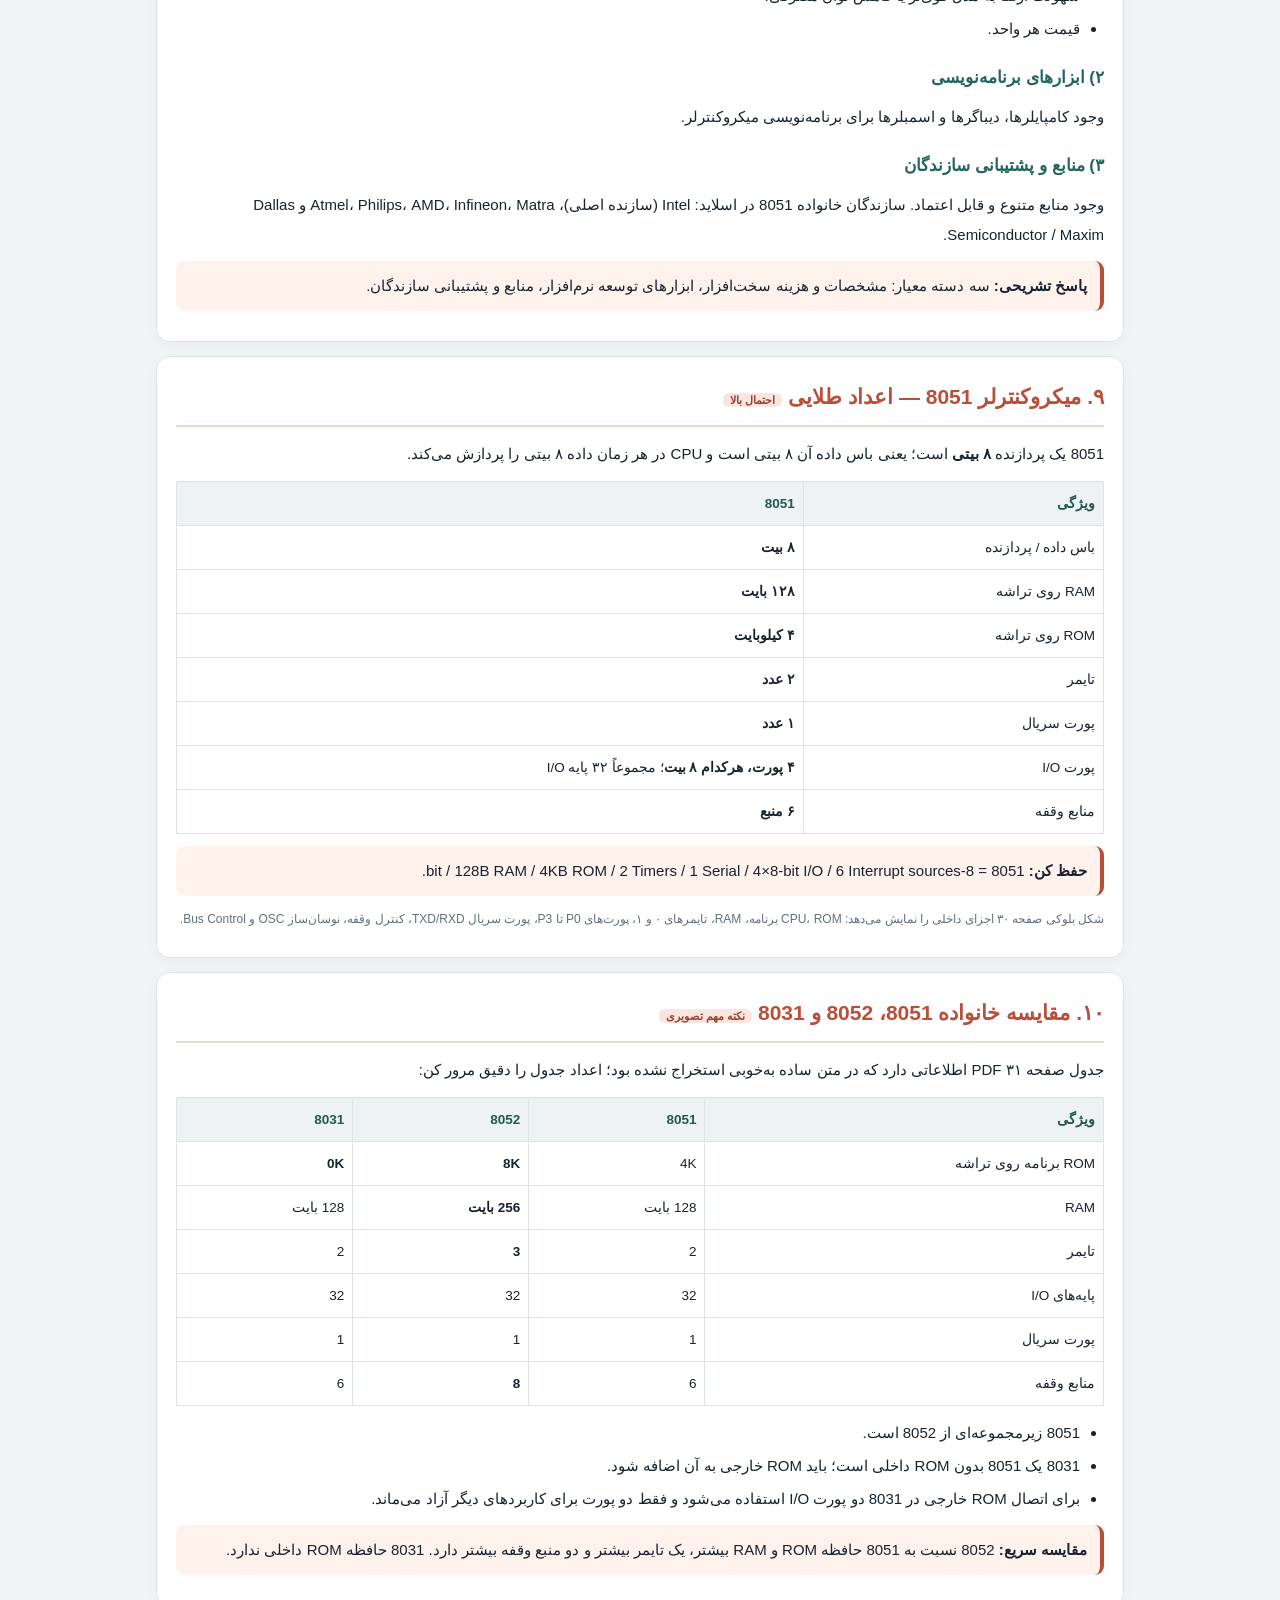
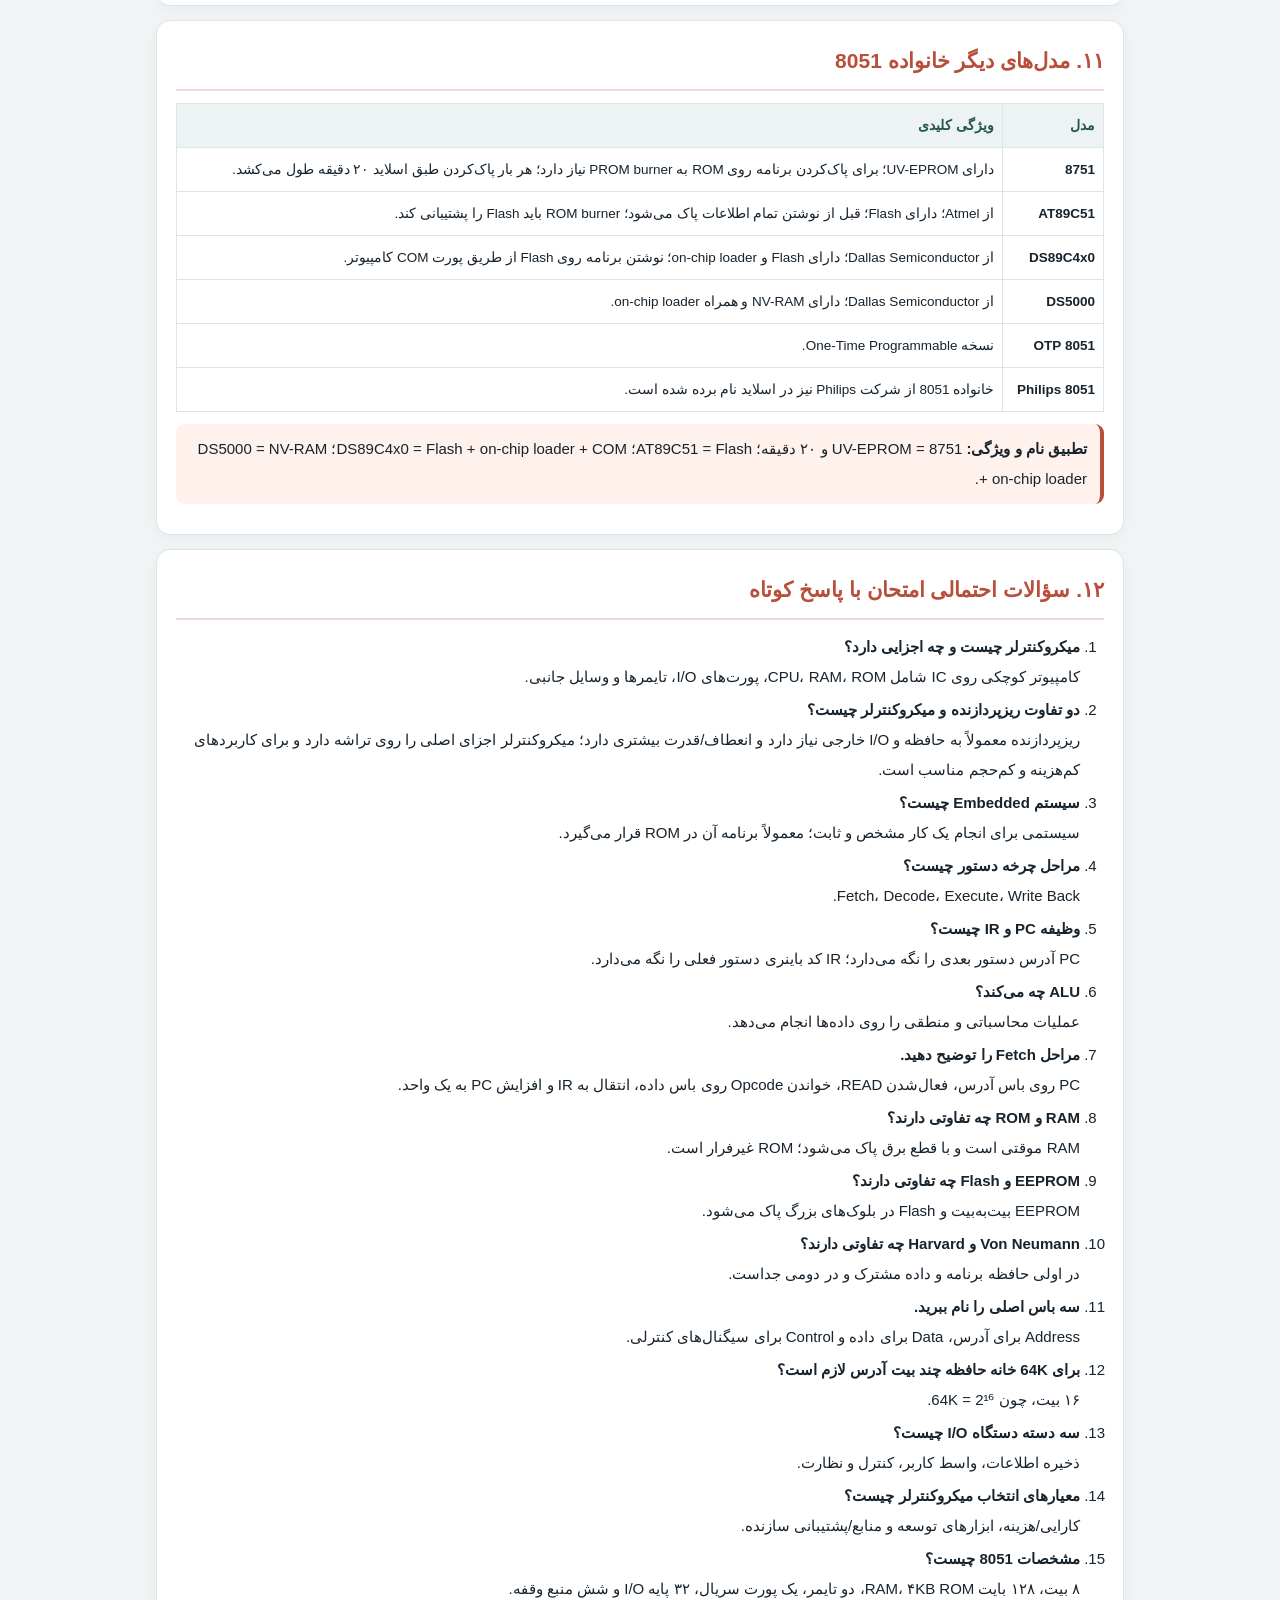
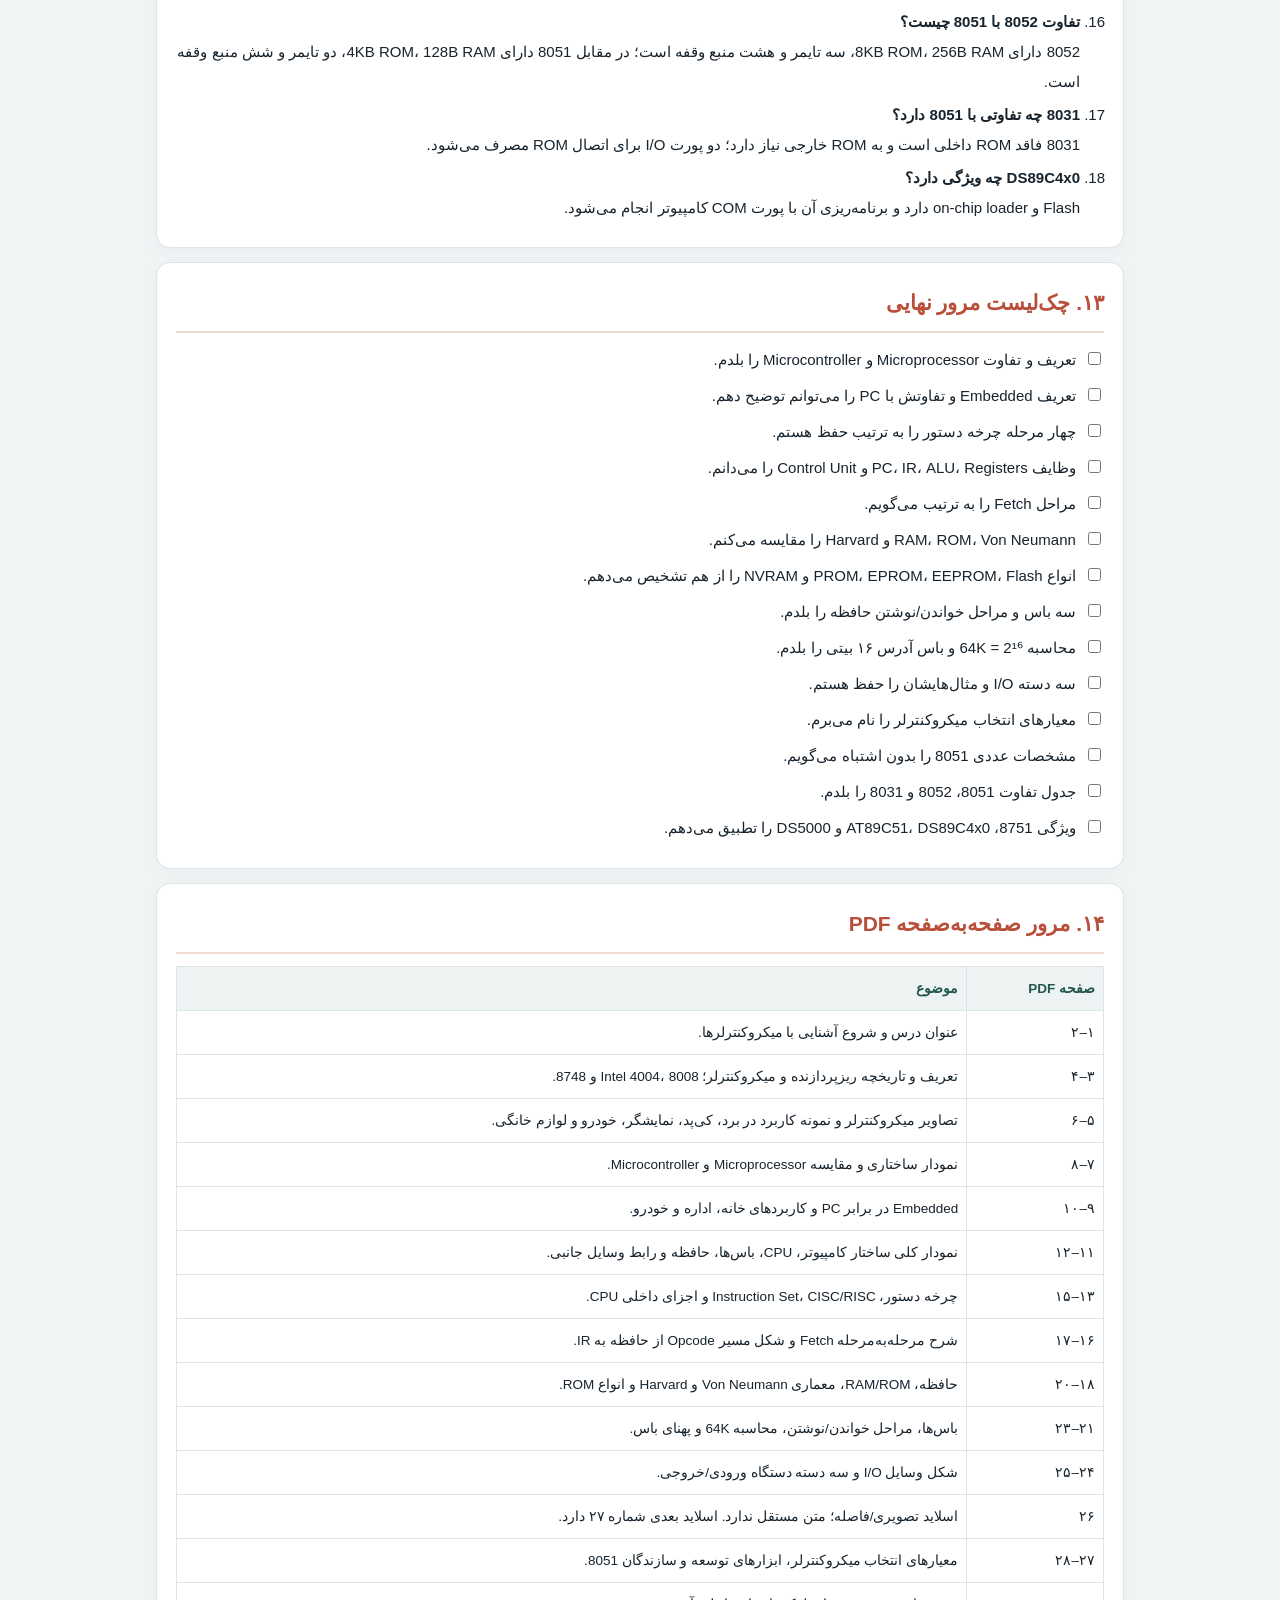
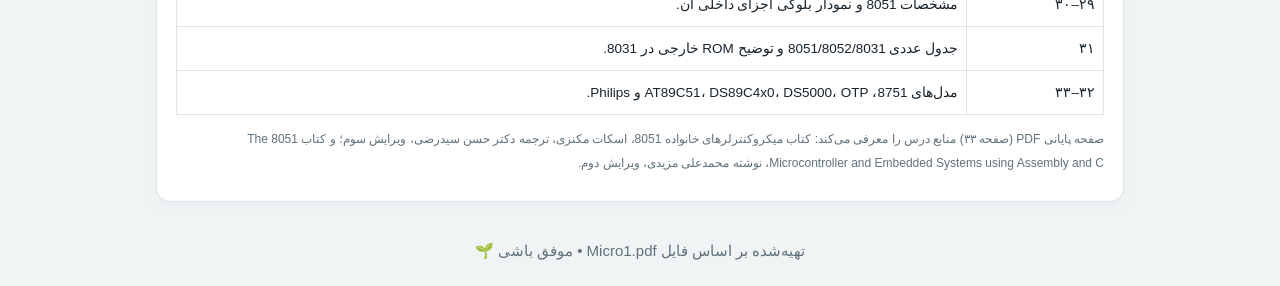
==== commit b74a891d: "Add answered chapter 1-3 sample questions page Co-authored-by: arena-agent <297053741+arena-agent@us" ====
--- a/index.html
+++ b/index.html
@@ -32,6 +32,7 @@
     <a href="index.html" aria-current="page"><span lang="en" dir="ltr">Micro 1</span></a>
     <a href="micro2_cheatsheet_persian.html"><span lang="en" dir="ltr">Micro 2</span></a>
     <a href="Micro3_cheatsheet_persian.html"><span lang="en" dir="ltr">Micro 3</span></a>
+    <a href="exam-answers.html">پاسخ نمونه سؤالات</a>
   </div>
 </nav>
 <header><div class="wrap"><h1>جزوه فشرده و امتحانی</h1><p>ریزپردازنده و زبان اسمبلی | آشنایی با میکروکنترلرها و خانواده 8051</p>
